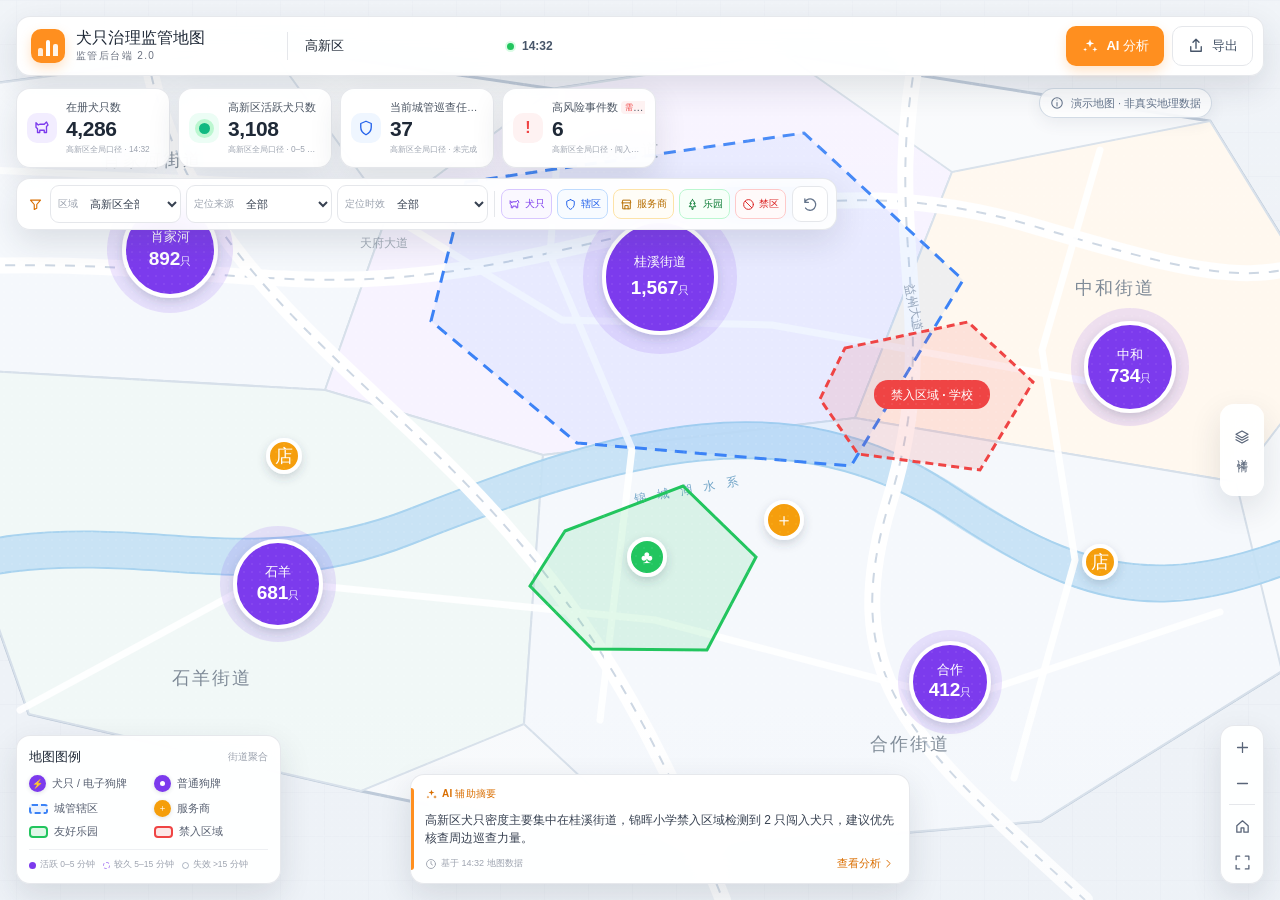
==== 01_项目PRD及开发/02_监管后台端一期原型_v2.0.html @ 6d99b648 "feat: add regulator map prototype v2.0" ====
<!DOCTYPE html>
<html lang="zh-CN">
<head>
  <meta charset="UTF-8">
  <meta name="viewport" content="width=device-width, initial-scale=1.0">
  <meta name="description" content="监管后台端 2.0——面向领导的犬只治理单页地图决策原型">
  <title>犬只治理监管地图｜监管后台端 2.0</title>
  <link rel="stylesheet" href="02_监管后台端一期原型_v2.0_assets/styles.css">
  <script defer src="02_监管后台端一期原型_v2.0_assets/app.js"></script>
</head>
<body>
  <svg class="icon-sprite" aria-hidden="true">
    <symbol id="i-spark" viewBox="0 0 24 24"><path d="M12 3l1.4 4.1L17.5 8.5l-4.1 1.4L12 14l-1.4-4.1L6.5 8.5l4.1-1.4L12 3zM18.5 13l.9 2.6 2.6.9-2.6.9-.9 2.6-.9-2.6-2.6-.9 2.6-.9.9-2.6zM5.5 14l.7 2 2 .7-2 .7-.7 2-.7-2-2-.7 2-.7.7-2z"/></symbol>
    <symbol id="i-export" viewBox="0 0 24 24"><path d="M12 3v12m0-12 4 4m-4-4L8 7M5 13v6h14v-6"/></symbol>
    <symbol id="i-chevron" viewBox="0 0 24 24"><path d="m9 6 6 6-6 6"/></symbol>
    <symbol id="i-close" viewBox="0 0 24 24"><path d="m6 6 12 12M18 6 6 18"/></symbol>
    <symbol id="i-plus" viewBox="0 0 24 24"><path d="M12 5v14M5 12h14"/></symbol>
    <symbol id="i-minus" viewBox="0 0 24 24"><path d="M5 12h14"/></symbol>
    <symbol id="i-home" viewBox="0 0 24 24"><path d="m4 11 8-7 8 7v9h-6v-6h-4v6H4v-9z"/></symbol>
    <symbol id="i-fullscreen" viewBox="0 0 24 24"><path d="M8 3H3v5M16 3h5v5M8 21H3v-5m13 5h5v-5"/></symbol>
    <symbol id="i-layer" viewBox="0 0 24 24"><path d="m12 3 9 5-9 5-9-5 9-5zM3 12l9 5 9-5M3 16l9 5 9-5"/></symbol>
    <symbol id="i-filter" viewBox="0 0 24 24"><path d="M4 5h16l-6 7v6l-4 2v-8L4 5z"/></symbol>
    <symbol id="i-reset" viewBox="0 0 24 24"><path d="M4 9a8 8 0 1 1 1 8m-1-8V4m0 5h5"/></symbol>
    <symbol id="i-dog" viewBox="0 0 24 24"><path d="M7 8 4 5v6l2 2v5h3v-3h6v3h3v-8l2-2-2-4-3 3H9L7 8z"/></symbol>
    <symbol id="i-shield" viewBox="0 0 24 24"><path d="M12 3 5 6v5c0 4.6 2.9 8 7 10 4.1-2 7-5.4 7-10V6l-7-3z"/></symbol>
    <symbol id="i-store" viewBox="0 0 24 24"><path d="M4 9h16l-1-5H5L4 9zm1 0v11h14V9M9 20v-6h6v6"/></symbol>
    <symbol id="i-tree" viewBox="0 0 24 24"><path d="m12 3-5 7h3l-4 6h5v5h2v-5h5l-4-6h3l-5-7z"/></symbol>
    <symbol id="i-ban" viewBox="0 0 24 24"><circle cx="12" cy="12" r="9"/><path d="m6 6 12 12"/></symbol>
    <symbol id="i-clock" viewBox="0 0 24 24"><circle cx="12" cy="12" r="9"/><path d="M12 7v5l3 2"/></symbol>
    <symbol id="i-back" viewBox="0 0 24 24"><path d="m15 18-6-6 6-6"/></symbol>
    <symbol id="i-info" viewBox="0 0 24 24"><circle cx="12" cy="12" r="9"/><path d="M12 11v6M12 7h.01"/></symbol>
    <symbol id="i-check" viewBox="0 0 24 24"><path d="m5 12 4 4L19 6"/></symbol>
    <symbol id="i-image" viewBox="0 0 24 24"><rect x="3" y="4" width="18" height="16" rx="2"/><circle cx="9" cy="9" r="2"/><path d="m4 17 5-5 4 4 3-3 4 4"/></symbol>
    <symbol id="i-file" viewBox="0 0 24 24"><path d="M6 3h8l4 4v14H6V3zM14 3v5h5M9 13h6M9 17h6"/></symbol>
  </svg>

  <main class="app-shell" id="app-shell">
    <section class="map-stage" id="map-stage" aria-label="高新区犬只治理演示地图">
      <svg id="map-art" class="map-art" xmlns="http://www.w3.org/2000/svg" viewBox="0 0 1600 900" preserveAspectRatio="xMidYMid slice" role="img" aria-labelledby="map-title map-desc">
        <title id="map-title">高新区犬只治理演示地图</title>
        <desc id="map-desc">浅色演示地图，展示街道犬只聚合、城管辖区、服务商、宠物友好乐园和犬只禁入区域。</desc>
        <style>
          .map-bg{fill:#eef2f7}.map-grid{fill:url(#minor-grid);opacity:.55}.district{fill:#f8fafc;stroke:#b9c6d6;stroke-width:3}.street-area{stroke:#d7e0ea;stroke-width:2}.street-a{fill:#f7f3ff}.street-b{fill:#f5f8fc}.street-c{fill:#fff8ef}.street-d{fill:#f1f8f7}.road-major{fill:none;stroke:#fff;stroke-width:16;stroke-linecap:round;opacity:.98}.road-line{fill:none;stroke:#cdd7e3;stroke-width:2;stroke-dasharray:10 10}.road-minor{fill:none;stroke:#fff;stroke-width:7;stroke-linecap:round;opacity:.95}.river{fill:none;stroke:#c5e2f6;stroke-width:34;stroke-linecap:round;opacity:.9}.river-edge{fill:none;stroke:#a9d3ef;stroke-width:2}.map-label{font:600 18px 'Microsoft YaHei UI',sans-serif;fill:#7d8996;letter-spacing:2px}.road-label{font:500 12px 'Microsoft YaHei UI',sans-serif;fill:#a0aab6}.water-label{font:500 12px 'Microsoft YaHei UI',sans-serif;fill:#72a5c8;letter-spacing:4px}.cluster-halo{fill:#7c3aed;opacity:.13}.cluster-core{fill:#7c3aed;stroke:#fff;stroke-width:4;filter:url(#shadow)}.cluster-name{font:600 13px 'Microsoft YaHei UI',sans-serif;fill:#fff;text-anchor:middle}.cluster-count{font:700 19px 'Microsoft YaHei UI',sans-serif;fill:#fff;text-anchor:middle}.cluster-unit{font:500 11px 'Microsoft YaHei UI',sans-serif;fill:#ede9fe}.map-object{cursor:pointer;outline:none}.map-object:hover .cluster-core,.map-object:focus .cluster-core{stroke:#ff8f1f;stroke-width:6}.jurisdiction-shape{fill:#3b82f6;fill-opacity:.08;stroke:#3b82f6;stroke-width:3;stroke-dasharray:12 8}.jurisdiction-tag{fill:#3b82f6}.area-tag-text{font:600 12px 'Microsoft YaHei UI',sans-serif;fill:#fff;text-anchor:middle}.restricted-shape{fill:#ef4444;fill-opacity:.12;stroke:#ef4444;stroke-width:3;stroke-dasharray:8 5}.friendly-shape{fill:#22c55e;fill-opacity:.13;stroke:#22c55e;stroke-width:3}.provider-pin{fill:#f59e0b;stroke:#fff;stroke-width:4;filter:url(#shadow)}.friendly-pin{fill:#22c55e;stroke:#fff;stroke-width:4;filter:url(#shadow)}.pin-glyph{font:700 18px 'Microsoft YaHei UI',sans-serif;fill:#fff;text-anchor:middle;dominant-baseline:central}.dog-pin{fill:#7c3aed;stroke:#fff;stroke-width:4;filter:url(#shadow)}.dog-pin.stale{opacity:.65;stroke-dasharray:5 3}.dog-pin.expired{opacity:.35;stroke:#6b7280}.risk-ring{fill:none;stroke:#ef4444;stroke-width:5}.dog-glyph{font:700 15px 'Microsoft YaHei UI',sans-serif;fill:#fff;text-anchor:middle;dominant-baseline:central}.phone-count{font:700 14px 'Microsoft YaHei UI',sans-serif;fill:#fff;text-anchor:middle;dominant-baseline:central}.point-label-bg{fill:#fff;fill-opacity:.95;stroke:#e2e8f0}.point-label{font:600 12px 'Microsoft YaHei UI',sans-serif;fill:#475569;text-anchor:middle}.select-ring{fill:none;stroke:#ff8f1f;stroke-width:4;opacity:0}.is-selected .select-ring{opacity:1}.community-boundary{fill:#fff;fill-opacity:.17;stroke:#9ca3af;stroke-width:2;stroke-dasharray:7 7}
        </style>
        <defs>
          <pattern id="minor-grid" width="44" height="44" patternUnits="userSpaceOnUse"><path d="M44 0H0V44" fill="none" stroke="#dfe6ee" stroke-width="1"/></pattern>
          <filter id="shadow" x="-50%" y="-50%" width="200%" height="200%"><feDropShadow dx="0" dy="4" stdDeviation="5" flood-color="#334155" flood-opacity=".2"/></filter>
        </defs>
        <rect class="map-bg" width="1600" height="900"/>
        <rect class="map-grid" width="1600" height="900"/>
        <path class="district" d="M128 87 429 47 714 89 944 54 1370 121 1505 340 1442 671 1201 821 822 853 521 791 189 714 86 421Z"/>
        <path class="street-area street-b" d="M128 87 429 47 548 212 485 390 111 369 86 240Z"/>
        <path class="street-area street-a" d="M548 212 714 89 944 54 1112 172 1015 418 703 455 485 390Z"/>
        <path class="street-area street-c" d="M1112 172 1370 121 1505 340 1396 482 1015 418Z"/>
        <path class="street-area street-d" d="M111 369 485 390 703 455 684 724 521 791 189 714 86 421Z"/>
        <path class="street-area street-b" d="M703 455 1015 418 1396 482 1442 671 1201 821 822 853 684 724Z"/>

        <path class="river" d="M-20 615 C250 480 360 610 572 526 S950 395 1112 503 1360 620 1620 470"/>
        <path class="river-edge" d="M-20 597 C250 462 360 592 572 508 S950 377 1112 485 1360 602 1620 452"/>
        <path class="river-edge" d="M-20 633 C250 498 360 628 572 544 S950 413 1112 521 1360 638 1620 488"/>
        <path class="road-major" d="M65 270 C320 250 425 300 620 270 S970 160 1190 225 1430 290 1570 220"/>
        <path class="road-line" d="M65 270 C320 250 425 300 620 270 S970 160 1190 225 1430 290 1570 220"/>
        <path class="road-major" d="M304 35 C330 225 460 323 590 448 S800 690 883 900"/>
        <path class="road-line" d="M304 35 C330 225 460 323 590 448 S800 690 883 900"/>
        <path class="road-major" d="M1080 38 C1038 238 1105 320 1050 500 S1070 740 1245 900"/>
        <path class="road-line" d="M1080 38 C1038 238 1105 320 1050 500 S1070 740 1245 900"/>
        <path class="road-minor" d="M126 169 500 185 722 320 932 325 1308 392"/>
        <path class="road-minor" d="M180 710 420 580 815 620 1118 700 1380 612"/>
        <path class="road-minor" d="M722 93 710 255 792 449 760 720"/>
        <path class="road-minor" d="M1260 150 1202 350 1235 560 1174 778"/>
        <text class="road-label" x="520" y="247">天府大道</text>
        <text class="road-label" x="1065" y="285" transform="rotate(78 1065 285)">益州大道</text>
        <text class="road-label" x="420" y="610" transform="rotate(-22 420 610)">绕城高速</text>
        <text class="water-label" x="795" y="503" transform="rotate(-10 795 503)">锦 城 湖 水 系</text>
        <text class="map-label" x="263" y="166">肖家河街道</text>
        <text class="map-label" x="741" y="156">桂溪街道</text>
        <text class="map-label" x="1235" y="294">中和街道</text>
        <text class="map-label" x="332" y="684">石羊街道</text>
        <text class="map-label" x="1030" y="750">合作街道</text>

        <g id="layer-jurisdiction" data-layer-group="jurisdiction">
          <g class="map-object" tabindex="0" role="button" aria-label="查看锦城执法辖区详情" data-detail="jurisdiction" transform="translate(1 5)">
            <path class="jurisdiction-shape" d="M625 177 963 128 1122 275 1010 461 736 438 590 316Z"/>
            <rect class="jurisdiction-tag" x="874" y="182" width="112" height="31" rx="15"/>
            <text class="area-tag-text" x="930" y="202">锦城辖区 · 46人</text>
          </g>
        </g>

        <g id="layer-restricted" data-layer-group="restricted">
          <g class="map-object" tabindex="0" role="button" aria-label="查看锦晖小学禁入区域详情" data-detail="restricted">
            <path class="restricted-shape" d="M1005 348 1128 322 1193 382 1140 470 1018 454 980 399Z"/>
            <rect x="1034" y="380" width="116" height="29" rx="14" fill="#ef4444"/>
            <text class="area-tag-text" x="1092" y="399">禁入区域 · 学校</text>
          </g>
        </g>

        <g id="layer-friendly" data-layer-group="friendly">
          <g class="map-object" tabindex="0" role="button" aria-label="查看锦城湖宠物友好乐园详情" data-detail="friendly">
            <path class="friendly-shape" d="M725 531 843 486 916 557 867 650 752 649 690 586Z"/>
            <circle class="friendly-pin" cx="807" cy="557" r="18"/>
            <text class="pin-glyph" x="807" y="557">♣</text>
          </g>
        </g>

        <g id="layer-provider" data-layer-group="provider">
          <g class="map-object" tabindex="0" role="button" aria-label="查看康桥宠物医院详情" data-detail="provider" transform="translate(944 520)">
            <circle class="provider-pin" r="18"/><text class="pin-glyph" y="0">＋</text>
          </g>
          <g class="map-object" tabindex="0" role="button" aria-label="查看爪爪护理服务商详情" data-detail="provider" transform="translate(1260 562)">
            <circle class="provider-pin" r="16"/><text class="pin-glyph" y="0">店</text>
          </g>
          <g class="map-object" tabindex="0" role="button" aria-label="查看旺家宠物商品服务商详情" data-detail="provider" transform="translate(444 456)">
            <circle class="provider-pin" r="16"/><text class="pin-glyph" y="0">店</text>
          </g>
        </g>

        <g id="district-clusters" data-level-group="district">
          <g class="map-object cluster" tabindex="0" role="button" aria-label="进入肖家河街道，892只犬" data-region="肖家河街道" data-count="892" data-viewbox="70 25 720 580" transform="translate(330 250)">
            <circle class="cluster-halo" r="63"/><circle class="cluster-core" r="46"/>
            <text class="cluster-name" y="-9">肖家河</text><text class="cluster-count" y="15">892<tspan class="cluster-unit">只</tspan></text>
          </g>
          <g class="map-object cluster" tabindex="0" role="button" aria-label="进入桂溪街道，1567只犬" data-region="桂溪街道" data-count="1567" data-viewbox="560 45 730 600" transform="translate(820 277)">
            <circle class="cluster-halo" r="77"/><circle class="cluster-core" r="56"/>
            <text class="cluster-name" y="-11">桂溪街道</text><text class="cluster-count" y="17">1,567<tspan class="cluster-unit">只</tspan></text>
          </g>
          <g class="map-object cluster" tabindex="0" role="button" aria-label="进入中和街道，734只犬" data-region="中和街道" data-count="734" data-viewbox="920 110 630 590" transform="translate(1290 367)">
            <circle class="cluster-halo" r="59"/><circle class="cluster-core" r="44"/>
            <text class="cluster-name" y="-8">中和</text><text class="cluster-count" y="15">734<tspan class="cluster-unit">只</tspan></text>
          </g>
          <g class="map-object cluster" tabindex="0" role="button" aria-label="进入石羊街道，681只犬" data-region="石羊街道" data-count="681" data-viewbox="80 300 740 580" transform="translate(438 584)">
            <circle class="cluster-halo" r="58"/><circle class="cluster-core" r="43"/>
            <text class="cluster-name" y="-8">石羊</text><text class="cluster-count" y="15">681<tspan class="cluster-unit">只</tspan></text>
          </g>
          <g class="map-object cluster" tabindex="0" role="button" aria-label="进入合作街道，412只犬" data-region="合作街道" data-count="412" data-viewbox="700 320 750 560" transform="translate(1110 682)">
            <circle class="cluster-halo" r="52"/><circle class="cluster-core" r="39"/>
            <text class="cluster-name" y="-8">合作</text><text class="cluster-count" y="14">412<tspan class="cluster-unit">只</tspan></text>
          </g>
        </g>

        <g id="street-clusters" data-level-group="street" style="display:none">
          <path class="community-boundary" d="M645 148 806 103 925 191 878 333 715 350 608 260Z"/>
          <path class="community-boundary" d="M878 333 1014 214 1138 304 1108 446 982 483Z"/>
          <path class="community-boundary" d="M715 350 878 333 982 483 858 590 687 521Z"/>
          <g class="map-object cluster" tabindex="0" role="button" aria-label="进入交子公园社区，386只犬" data-region="交子公园社区" data-count="386" data-viewbox="650 175 520 430" transform="translate(824 285)">
            <circle class="cluster-halo" r="55"/><circle class="cluster-core" r="41"/>
            <text class="cluster-name" y="-8">交子公园</text><text class="cluster-count" y="15">386<tspan class="cluster-unit">只</tspan></text>
          </g>
          <g class="map-object cluster" tabindex="0" role="button" aria-label="进入锦城社区，302只犬" data-region="锦城社区" data-count="302" data-viewbox="820 230 480 410" transform="translate(1030 367)">
            <circle class="cluster-halo" r="52"/><circle class="cluster-core" r="39"/>
            <text class="cluster-name" y="-8">锦城社区</text><text class="cluster-count" y="14">302<tspan class="cluster-unit">只</tspan></text>
          </g>
          <g class="map-object cluster" tabindex="0" role="button" aria-label="进入益州社区，251只犬" data-region="益州社区" data-count="251" data-viewbox="580 300 480 420" transform="translate(806 480)">
            <circle class="cluster-halo" r="49"/><circle class="cluster-core" r="37"/>
            <text class="cluster-name" y="-8">益州社区</text><text class="cluster-count" y="14">251<tspan class="cluster-unit">只</tspan></text>
          </g>
        </g>

        <g id="community-points" data-level-group="community" data-layer-group="dog" style="display:none">
          <g class="map-object dog-object" tabindex="0" role="button" aria-label="查看电子狗牌犬只年糕详情" data-detail="dog-electronic" data-source="electronic" data-freshness="active" transform="translate(782 307)">
            <circle class="select-ring" r="25"/><circle class="dog-pin" r="16"/><text class="dog-glyph" y="0">⚡</text>
          </g>
          <g class="map-object dog-object" tabindex="0" role="button" aria-label="查看普通狗牌犬只桃子详情" data-detail="dog-phone" data-source="phone" data-freshness="stale" transform="translate(896 371)">
            <circle class="select-ring" r="25"/><circle class="dog-pin stale" r="16"/><text class="dog-glyph" y="0">•</text>
          </g>
          <g class="map-object dog-object" tabindex="0" role="button" aria-label="查看高风险犬只豆包详情" data-detail="dog-risk" data-source="electronic" data-freshness="active" transform="translate(1053 397)">
            <circle class="select-ring" r="27"/><circle class="risk-ring" r="22"/><circle class="dog-pin" r="15"/><text class="dog-glyph" y="0">⚡</text>
          </g>
          <g class="map-object dog-object" tabindex="0" role="button" aria-label="查看失效定位犬只可乐详情" data-detail="dog-expired" data-source="phone" data-freshness="expired" transform="translate(998 491)">
            <circle class="select-ring" r="25"/><circle class="dog-pin expired" r="16"/><text class="dog-glyph" y="0">•</text>
          </g>
          <g class="map-object dog-object" tabindex="0" role="button" aria-label="查看多犬共用手机定位，关联3只犬" data-detail="multi-dog" data-source="phone" data-freshness="active" transform="translate(842 462)">
            <circle class="select-ring" r="27"/><circle class="dog-pin" r="19"/><text class="phone-count" y="0">3</text>
          </g>
          <g class="map-object dog-object" tabindex="0" role="button" aria-label="查看电子狗牌犬只摩卡详情" data-detail="dog-electronic" data-source="electronic" data-freshness="active" transform="translate(738 421)">
            <circle class="select-ring" r="25"/><circle class="dog-pin" r="16"/><text class="dog-glyph" y="0">⚡</text>
          </g>
          <g class="map-object dog-object" tabindex="0" role="button" aria-label="查看普通狗牌犬只团子详情" data-detail="dog-phone" data-source="phone" data-freshness="active" transform="translate(934 281)">
            <circle class="select-ring" r="25"/><circle class="dog-pin" r="16"/><text class="dog-glyph" y="0">•</text>
          </g>
        </g>
      </svg>
      <div class="map-grain" aria-hidden="true"></div>
      <div class="demo-badge"><svg class="icon"><use href="#i-info"/></svg>演示地图 · 非真实地理数据</div>
      <div class="map-empty" id="map-empty" hidden>
        <span class="empty-icon"><svg class="icon"><use href="#i-filter"/></svg></span>
        <strong>当前条件下暂无数据</strong>
        <span>调整定位来源或时效后再查看</span>
        <button type="button" class="text-button" data-action="reset">重置筛选</button>
      </div>
    </section>

    <header class="toolbar panel" aria-label="产品工具栏">
      <div class="brand-block">
        <span class="brand-mark" aria-hidden="true"><span></span><span></span><span></span></span>
        <div><strong>犬只治理监管地图</strong><small>监管后台端 2.0</small></div>
      </div>
      <span class="toolbar-divider" aria-hidden="true"></span>
      <nav class="breadcrumb" aria-label="当前地图层级">
        <button type="button" class="crumb is-current" data-level-index="0">高新区</button>
        <span class="crumb-separator" hidden><svg class="icon"><use href="#i-chevron"/></svg></span>
        <button type="button" class="crumb" data-level-index="1" hidden></button>
        <span class="crumb-separator" hidden><svg class="icon"><use href="#i-chevron"/></svg></span>
        <button type="button" class="crumb" data-level-index="2" hidden></button>
      </nav>
      <div class="data-time"><span class="live-dot"></span><span>数据更新</span><strong>14:32</strong></div>
      <div class="toolbar-actions">
        <button type="button" class="button primary" data-action="ai"><svg class="icon"><use href="#i-spark"/></svg>AI 分析</button>
        <div class="export-wrap">
          <button type="button" class="button secondary" id="export-trigger" aria-expanded="false"><svg class="icon"><use href="#i-export"/></svg>导出</button>
          <div class="export-menu panel" id="export-menu" hidden>
            <button type="button" data-export="image"><span class="menu-icon"><svg class="icon"><use href="#i-image"/></svg></span><span><strong>当前地图图片</strong><small>包含图例、筛选与数据时间</small></span></button>
            <button type="button" data-export="pdf"><span class="menu-icon"><svg class="icon"><use href="#i-file"/></svg></span><span><strong>PDF 决策快照</strong><small>当前地图状态与 AI 结论</small></span></button>
          </div>
        </div>
      </div>
    </header>

    <section class="kpi-row" aria-label="高新区全局指标">
      <article class="kpi-card panel"><span class="kpi-icon dog"><svg class="icon"><use href="#i-dog"/></svg></span><div><span>在册犬只数</span><strong>4,286</strong><small>高新区全局口径 · 14:32</small></div></article>
      <article class="kpi-card panel"><span class="kpi-icon active"><span class="pulse-dot"></span></span><div><span>高新区活跃犬只数</span><strong>3,108</strong><small>高新区全局口径 · 0–5 分钟</small></div></article>
      <article class="kpi-card panel"><span class="kpi-icon task"><svg class="icon"><use href="#i-shield"/></svg></span><div><span>当前城管巡查任务数</span><strong>37</strong><small>高新区全局口径 · 未完成</small></div></article>
      <article class="kpi-card panel"><span class="kpi-icon risk">!</span><div><span>高风险事件数 <em>需关注</em></span><strong>6</strong><small>高新区全局口径 · 闯入禁区</small></div></article>
    </section>

    <section class="filter-bar panel" aria-label="地图筛选">
      <div class="filter-title"><svg class="icon"><use href="#i-filter"/></svg><span>筛选</span></div>
      <label class="select-control"><span>区域</span><select id="region-filter"><option value="all">高新区全部</option><option value="桂溪街道">桂溪街道</option><option value="肖家河街道">肖家河街道</option><option value="中和街道">中和街道</option><option value="石羊街道">石羊街道</option></select></label>
      <label class="select-control"><span>定位来源</span><select id="source-filter"><option value="all">全部</option><option value="electronic">电子狗牌</option><option value="phone">手机定位</option></select></label>
      <label class="select-control"><span>定位时效</span><select id="freshness-filter"><option value="all">全部</option><option value="active">活跃定位</option><option value="stale">较久未更新</option><option value="expired">定位失效</option></select></label>
      <span class="filter-separator" aria-hidden="true"></span>
      <div class="layer-control">
        <span>图层</span>
        <button type="button" class="layer-chip dog is-on" data-layer="dog" aria-pressed="true"><svg class="icon"><use href="#i-dog"/></svg>犬只</button>
        <button type="button" class="layer-chip jurisdiction is-on" data-layer="jurisdiction" aria-pressed="true"><svg class="icon"><use href="#i-shield"/></svg>辖区</button>
        <button type="button" class="layer-chip provider is-on" data-layer="provider" aria-pressed="true"><svg class="icon"><use href="#i-store"/></svg>服务商</button>
        <button type="button" class="layer-chip friendly is-on" data-layer="friendly" aria-pressed="true"><svg class="icon"><use href="#i-tree"/></svg>乐园</button>
        <button type="button" class="layer-chip restricted is-on" data-layer="restricted" aria-pressed="true"><svg class="icon"><use href="#i-ban"/></svg>禁区</button>
      </div>
      <button type="button" class="icon-button reset-button" data-action="reset" aria-label="重置筛选" title="重置筛选"><svg class="icon"><use href="#i-reset"/></svg></button>
    </section>

    <section class="legend panel" id="legend" aria-label="地图图例">
      <div class="legend-head"><strong>地图图例</strong><span id="visible-summary">街道聚合</span></div>
      <div class="legend-grid">
        <span data-legend="dog"><i class="legend-mark dog">⚡</i>犬只 / 电子狗牌</span>
        <span data-legend="dog"><i class="legend-mark dog plain"></i>普通狗牌</span>
        <span data-legend="jurisdiction"><i class="legend-line blue"></i>城管辖区</span>
        <span data-legend="provider"><i class="legend-mark yellow">＋</i>服务商</span>
        <span data-legend="friendly"><i class="legend-area green"></i>友好乐园</span>
        <span data-legend="restricted"><i class="legend-area red"></i>禁入区域</span>
      </div>
      <div class="freshness-key"><span><i class="status active"></i>活跃 0–5 分钟</span><span><i class="status stale"></i>较久 5–15 分钟</span><span><i class="status expired"></i>失效 &gt;15 分钟</span></div>
    </section>

    <aside class="ai-summary panel" aria-label="AI 辅助摘要">
      <span class="ai-badge"><svg class="icon"><use href="#i-spark"/></svg>AI 辅助摘要</span>
      <p id="ai-summary-text">犬只密度主要集中在桂溪街道，锦晖小学禁入区域检测到 2 只闯入犬只，建议优先核查周边巡查力量。</p>
      <div><span><svg class="icon"><use href="#i-clock"/></svg>基于 14:32 地图数据</span><button type="button" data-action="ai">查看分析<svg class="icon"><use href="#i-chevron"/></svg></button></div>
    </aside>

    <div class="map-controls panel" aria-label="地图控件">
      <button type="button" data-map-control="zoom-in" aria-label="放大地图" title="放大"><svg class="icon"><use href="#i-plus"/></svg></button>
      <button type="button" data-map-control="zoom-out" aria-label="缩小地图" title="缩小"><svg class="icon"><use href="#i-minus"/></svg></button>
      <span></span>
      <button type="button" data-map-control="home" aria-label="返回高新区总览" title="返回总览"><svg class="icon"><use href="#i-home"/></svg></button>
      <button type="button" data-map-control="fullscreen" aria-label="全屏查看地图" title="全屏"><svg class="icon"><use href="#i-fullscreen"/></svg></button>
    </div>

    <button type="button" class="detail-handle panel" id="detail-handle" aria-expanded="false" aria-controls="detail-panel">
      <svg class="icon"><use href="#i-layer"/></svg><span>详情</span><svg class="icon chevron"><use href="#i-back"/></svg>
    </button>

    <aside class="detail-panel panel" id="detail-panel" aria-hidden="true" aria-labelledby="detail-title">
      <header class="detail-header">
        <div><span class="eyebrow" id="detail-eyebrow">区域总览</span><h2 id="detail-title" tabindex="-1">高新区</h2><p id="detail-subtitle">高新区 · 全局总览</p></div>
        <button type="button" class="icon-button" data-action="close-detail" aria-label="收起详情"><svg class="icon"><use href="#i-close"/></svg></button>
      </header>
      <div class="detail-scroll" id="detail-content"></div>
    </aside>

    <div class="toast" id="toast" role="status" aria-live="polite" hidden><svg class="icon"><use href="#i-check"/></svg><span></span></div>
    <div class="print-report" id="print-report" aria-hidden="true"></div>
  </main>

  <noscript>此原型需要启用 JavaScript 以演示地图下钻、筛选、详情、AI 与导出交互。</noscript>
</body>
</html>
---- 01_项目PRD及开发/02_监管后台端一期原型_v2.0_assets/styles.css ----
:root {
  --brand: #ff8f1f;
  --brand-deep: #d96e00;
  --brand-soft: #fff4e8;
  --dog: #7c3aed;
  --jurisdiction: #3b82f6;
  --provider: #f59e0b;
  --friendly: #22c55e;
  --restricted: #ef4444;
  --text: #1f2937;
  --text-secondary: #6b7280;
  --text-muted: #9ca3af;
  --border: #e5e7eb;
  --panel: rgba(255, 255, 255, 0.94);
  --shadow: 0 12px 32px rgba(31, 41, 55, 0.12);
  --strong-shadow: 0 20px 48px rgba(31, 41, 55, 0.16);
  --radius: 14px;
  --safe: 20px;
  --detail-width: 420px;
  font-family: "Noto Sans SC", "Microsoft YaHei UI", "Microsoft YaHei", Arial, sans-serif;
  color: var(--text);
  background: #eef2f7;
  font-synthesis: none;
}

* { box-sizing: border-box; }

html,
body {
  width: 100%;
  height: 100%;
  margin: 0;
  overflow: hidden;
}

body {
  min-width: 1440px;
  min-height: 720px;
  background: #eef2f7;
  -webkit-font-smoothing: antialiased;
}

button,
select { font: inherit; }

button { color: inherit; }

button:focus-visible,
select:focus-visible,
[tabindex="0"]:focus-visible {
  outline: 3px solid rgba(255, 143, 31, 0.48);
  outline-offset: 2px;
}

button,
select { -webkit-tap-highlight-color: transparent; }

.icon-sprite {
  position: absolute;
  width: 0;
  height: 0;
  overflow: hidden;
}

.icon {
  width: 18px;
  height: 18px;
  display: inline-block;
  flex: 0 0 auto;
  fill: none;
  stroke: currentColor;
  stroke-width: 1.8;
  stroke-linecap: round;
  stroke-linejoin: round;
}

.icon use[href="#i-spark"] { fill: currentColor; stroke: none; }

.app-shell {
  position: relative;
  width: 100vw;
  height: 100vh;
  isolation: isolate;
  overflow: hidden;
}

.panel {
  background: var(--panel);
  border: 1px solid rgba(229, 231, 235, 0.94);
  border-radius: var(--radius);
  box-shadow: var(--shadow);
  backdrop-filter: blur(12px);
  -webkit-backdrop-filter: blur(12px);
}

.map-stage {
  position: absolute;
  inset: 0;
  overflow: hidden;
  background: #eef2f7;
}

.map-stage::after {
  content: "";
  position: absolute;
  inset: 0;
  pointer-events: none;
  background: linear-gradient(180deg, rgba(255,255,255,.16), transparent 30%, transparent 78%, rgba(235,241,247,.2));
}

.map-art {
  display: block;
  width: 100%;
  height: 100%;
  transform-origin: center;
}

.map-art.is-transitioning { filter: saturate(.94); }

.map-grain {
  position: absolute;
  inset: 0;
  pointer-events: none;
  opacity: .22;
  background-image: radial-gradient(circle at center, rgba(255,255,255,.8) 0 1px, transparent 1.5px);
  background-size: 8px 8px;
  mix-blend-mode: soft-light;
}

.demo-badge {
  position: absolute;
  right: 78px;
  top: 92px;
  z-index: 4;
  display: flex;
  align-items: center;
  gap: 7px;
  padding: 7px 10px;
  color: #64748b;
  background: rgba(255,255,255,.72);
  border: 1px solid rgba(203,213,225,.86);
  border-radius: 999px;
  font-size: 11px;
  line-height: 1;
  box-shadow: 0 5px 16px rgba(51,65,85,.08);
  backdrop-filter: blur(8px);
}

.demo-badge .icon { width: 14px; height: 14px; }

.map-empty {
  position: absolute;
  z-index: 5;
  left: 50%;
  top: 52%;
  transform: translate(-50%, -50%);
  width: 260px;
  padding: 24px;
  display: flex;
  flex-direction: column;
  align-items: center;
  gap: 8px;
  text-align: center;
  background: rgba(255,255,255,.94);
  border: 1px solid var(--border);
  border-radius: 16px;
  box-shadow: var(--strong-shadow);
}

.map-empty[hidden] { display: none; }
.map-empty .empty-icon { width: 42px; height: 42px; display: grid; place-items: center; color: var(--brand-deep); background: var(--brand-soft); border-radius: 12px; }
.map-empty .empty-icon .icon { width: 21px; height: 21px; }
.map-empty strong { margin-top: 4px; font-size: 15px; }
.map-empty > span:not(.empty-icon) { color: var(--text-secondary); font-size: 12px; }

.text-button {
  border: 0;
  padding: 5px 8px;
  color: var(--brand-deep);
  background: transparent;
  font-size: 13px;
  font-weight: 600;
  cursor: pointer;
}

.toolbar {
  position: absolute;
  z-index: 100;
  top: var(--safe);
  left: var(--safe);
  right: var(--safe);
  height: 60px;
  display: flex;
  align-items: center;
  gap: 16px;
  padding: 8px 10px 8px 14px;
  transition: right .2s ease;
}

.app-shell.detail-open .toolbar { right: calc(var(--safe) + var(--detail-width) + 12px); }

.brand-block {
  min-width: 270px;
  display: flex;
  align-items: center;
  gap: 11px;
}

.brand-mark {
  width: 34px;
  height: 34px;
  display: grid;
  grid-template-columns: repeat(3, 1fr);
  align-items: end;
  gap: 3px;
  padding: 7px;
  background: var(--brand);
  border-radius: 10px;
  box-shadow: 0 5px 12px rgba(255,143,31,.26);
}

.brand-mark span {
  display: block;
  background: #fff;
  border-radius: 2px 2px 0 0;
}
.brand-mark span:nth-child(1) { height: 8px; opacity: .82; }
.brand-mark span:nth-child(2) { height: 16px; }
.brand-mark span:nth-child(3) { height: 12px; opacity: .9; }

.brand-block > div { display: flex; flex-direction: column; gap: 2px; }
.brand-block strong { font-size: 17px; line-height: 1.15; letter-spacing: .2px; }
.brand-block small { color: var(--text-secondary); font-size: 10px; letter-spacing: 1.4px; }

.toolbar-divider { width: 1px; height: 28px; background: var(--border); }

.breadcrumb {
  display: flex;
  align-items: center;
  gap: 2px;
  min-width: 240px;
  max-width: 420px;
  overflow: hidden;
}

.crumb {
  max-width: 140px;
  padding: 7px 6px;
  overflow: hidden;
  border: 0;
  color: var(--text-secondary);
  background: transparent;
  border-radius: 7px;
  font-size: 13px;
  text-overflow: ellipsis;
  white-space: nowrap;
  cursor: pointer;
}
.crumb:hover { color: var(--brand-deep); background: var(--brand-soft); }
.crumb.is-current { color: var(--text); font-weight: 600; cursor: default; }
.crumb.is-current:hover { color: var(--text); background: transparent; }
.crumb-separator { display: inline-flex; color: #c3cad3; }
.crumb-separator[hidden], .crumb[hidden] { display: none; }
.crumb-separator .icon { width: 14px; height: 14px; }

.data-time {
  display: flex;
  align-items: center;
  gap: 6px;
  color: var(--text-secondary);
  font-size: 12px;
  white-space: nowrap;
}
.data-time strong { color: #475569; font-size: 12px; }
.live-dot { width: 7px; height: 7px; background: #22c55e; border: 2px solid #dcfce7; border-radius: 50%; box-sizing: content-box; }

.toolbar-actions { margin-left: auto; display: flex; align-items: center; gap: 8px; }

.button {
  height: 40px;
  display: inline-flex;
  align-items: center;
  justify-content: center;
  gap: 7px;
  padding: 0 14px;
  border: 1px solid transparent;
  border-radius: 10px;
  font-size: 13px;
  font-weight: 600;
  cursor: pointer;
  transition: background .16s ease, border-color .16s ease, transform .16s ease;
}
.button:active { transform: translateY(1px); }
.button.primary { color: #fff; background: var(--brand); box-shadow: 0 5px 12px rgba(255,143,31,.24); }
.button.primary:hover { background: var(--brand-deep); }
.button.secondary { color: #475569; background: #fff; border-color: var(--border); }
.button.secondary:hover { color: var(--brand-deep); border-color: #f4c18e; background: #fffaf5; }

.export-wrap { position: relative; }
.export-menu {
  position: absolute;
  top: calc(100% + 10px);
  right: 0;
  width: 268px;
  padding: 6px;
  z-index: 205;
  background: rgba(255,255,255,.98);
}
.export-menu[hidden] { display: none; }
.export-menu button {
  width: 100%;
  display: flex;
  align-items: center;
  gap: 10px;
  padding: 10px;
  border: 0;
  border-radius: 9px;
  text-align: left;
  background: transparent;
  cursor: pointer;
}
.export-menu button:hover { background: #f8fafc; }
.export-menu .menu-icon { width: 36px; height: 36px; display: grid; place-items: center; flex: 0 0 auto; color: var(--brand-deep); background: var(--brand-soft); border-radius: 9px; }
.export-menu button > span:last-child { display: flex; flex-direction: column; gap: 2px; }
.export-menu strong { font-size: 13px; }
.export-menu small { color: var(--text-secondary); font-size: 11px; font-weight: 400; }

.kpi-row {
  position: absolute;
  z-index: 100;
  top: 92px;
  left: var(--safe);
  display: grid;
  grid-template-columns: repeat(4, 182px);
  gap: 10px;
}

.kpi-card {
  height: 84px;
  display: flex;
  align-items: center;
  gap: 11px;
  padding: 12px;
  cursor: default;
  user-select: none;
}

.kpi-icon {
  width: 34px;
  height: 34px;
  display: grid;
  place-items: center;
  flex: 0 0 auto;
  border-radius: 10px;
  font-size: 16px;
  font-weight: 800;
}
.kpi-icon.dog { color: var(--dog); background: #f2edff; }
.kpi-icon.active { position: relative; background: #ecfdf5; }
.pulse-dot { width: 11px; height: 11px; background: #10b981; border: 4px solid #bbf7d0; border-radius: 50%; box-sizing: content-box; }
.kpi-icon.task { color: #2563eb; background: #eff6ff; }
.kpi-icon.risk { color: var(--restricted); background: #fef2f2; }
.kpi-card > div { min-width: 0; display: grid; grid-template-columns: 1fr auto; align-items: baseline; gap: 0 6px; }
.kpi-card span:not(.kpi-icon):not(.pulse-dot) { grid-column: 1 / -1; overflow: hidden; color: #4b5563; font-size: 12px; line-height: 1.2; text-overflow: ellipsis; white-space: nowrap; }
.kpi-card strong { margin-top: 4px; font-size: 23px; line-height: 1; letter-spacing: -.4px; }
.kpi-card small { grid-column: 1 / -1; margin-top: 6px; overflow: hidden; color: var(--text-muted); font-size: 9.5px; line-height: 1.15; text-overflow: ellipsis; white-space: nowrap; }
.kpi-card em { padding: 2px 4px; color: var(--restricted); background: #fef2f2; border-radius: 4px; font-size: 8px; font-style: normal; vertical-align: 1px; }

.filter-bar {
  position: absolute;
  z-index: 100;
  top: 188px;
  left: var(--safe);
  min-height: 52px;
  max-width: calc(100vw - 510px);
  display: flex;
  align-items: center;
  gap: 8px;
  padding: 6px 8px 6px 11px;
}

.filter-title { display: flex; align-items: center; gap: 5px; margin-right: 2px; color: #475569; font-size: 12px; font-weight: 600; }
.filter-title .icon { width: 15px; height: 15px; color: var(--brand-deep); }

.select-control {
  height: 38px;
  display: flex;
  align-items: center;
  gap: 6px;
  padding-left: 9px;
  border: 1px solid var(--border);
  border-radius: 9px;
  background: #fff;
}
.select-control > span { color: var(--text-muted); font-size: 10px; white-space: nowrap; }
.select-control select { height: 34px; max-width: 112px; padding: 0 25px 0 2px; border: 0; color: #374151; background: transparent; font-size: 12px; font-weight: 600; cursor: pointer; outline: none; }

.filter-separator { width: 1px; height: 26px; margin: 0 1px; background: var(--border); }
.layer-control { display: flex; align-items: center; gap: 5px; white-space: nowrap; }
.layer-control > span { margin: 0 2px; color: var(--text-muted); font-size: 10px; }
.layer-chip {
  height: 30px;
  display: inline-flex;
  align-items: center;
  gap: 4px;
  padding: 0 8px;
  border: 1px solid #e8ebef;
  border-radius: 8px;
  color: #7b8491;
  background: #f8fafc;
  font-size: 11px;
  cursor: pointer;
  transition: color .15s ease, background .15s ease, border-color .15s ease;
}
.layer-chip .icon { width: 13px; height: 13px; }
.layer-chip.is-on { font-weight: 600; background: #fff; }
.layer-chip.dog.is-on { color: var(--dog); border-color: #d8c7ff; background: #faf8ff; }
.layer-chip.jurisdiction.is-on { color: #2563eb; border-color: #bfdbfe; background: #f7fbff; }
.layer-chip.provider.is-on { color: #b76e00; border-color: #fde3a8; background: #fffdf7; }
.layer-chip.friendly.is-on { color: #15803d; border-color: #bbf7d0; background: #f7fff9; }
.layer-chip.restricted.is-on { color: #dc2626; border-color: #fecaca; background: #fffafa; }

.icon-button {
  width: 36px;
  height: 36px;
  display: grid;
  place-items: center;
  padding: 0;
  border: 1px solid var(--border);
  border-radius: 9px;
  color: #64748b;
  background: #fff;
  cursor: pointer;
}
.icon-button:hover { color: var(--brand-deep); border-color: #f5bd83; background: #fffaf5; }
.icon-button .icon { width: 17px; height: 17px; }
.reset-button { margin-left: 1px; }

.legend {
  position: absolute;
  z-index: 100;
  left: var(--safe);
  bottom: var(--safe);
  width: 278px;
  padding: 12px;
}
.legend-head { display: flex; align-items: center; justify-content: space-between; margin-bottom: 9px; }
.legend-head strong { font-size: 13px; }
.legend-head span { color: var(--text-muted); font-size: 10px; }
.legend-grid { display: grid; grid-template-columns: 1fr 1fr; gap: 8px 10px; }
.legend-grid > span { display: flex; align-items: center; gap: 6px; color: #596273; font-size: 10.5px; }
.legend-grid > span.is-off { display: none; }
.legend-mark { width: 17px; height: 17px; display: grid; place-items: center; flex: 0 0 auto; border-radius: 50%; color: #fff; font-size: 9px; font-style: normal; font-weight: 700; box-shadow: 0 1px 4px rgba(51,65,85,.16); }
.legend-mark.dog { background: var(--dog); }
.legend-mark.dog.plain::before { content: ""; width: 5px; height: 5px; background: #fff; border-radius: 50%; }
.legend-mark.yellow { background: var(--provider); }
.legend-line { width: 19px; height: 10px; border-radius: 3px; }
.legend-line.blue { border: 2px dashed var(--jurisdiction); background: rgba(59,130,246,.1); }
.legend-area { width: 19px; height: 12px; border-radius: 4px; }
.legend-area.green { border: 2px solid var(--friendly); background: rgba(34,197,94,.14); }
.legend-area.red { border: 2px solid var(--restricted); background: rgba(239,68,68,.13); }
.freshness-key { display: flex; gap: 8px; margin-top: 10px; padding-top: 9px; border-top: 1px solid #eef0f3; }
.freshness-key span { display: flex; align-items: center; gap: 4px; color: var(--text-muted); font-size: 8.5px; }
.status { width: 7px; height: 7px; border-radius: 50%; background: var(--dog); }
.status.stale { opacity: .62; border: 1px dashed var(--dog); background: transparent; }
.status.expired { opacity: .5; border: 1px solid #64748b; background: transparent; }

.ai-summary {
  position: absolute;
  z-index: 100;
  left: 50%;
  bottom: var(--safe);
  width: min(600px, 39vw);
  min-width: 470px;
  padding: 12px 14px;
  transform: translateX(-43%);
}
.ai-summary::before { content: ""; position: absolute; left: 0; top: 13px; bottom: 13px; width: 3px; background: var(--brand); border-radius: 0 3px 3px 0; }
.ai-badge { display: inline-flex; align-items: center; gap: 4px; color: var(--brand-deep); font-size: 10px; font-weight: 700; letter-spacing: .2px; }
.ai-badge .icon { width: 13px; height: 13px; }
.ai-summary p { margin: 6px 0 8px; overflow: hidden; color: #374151; font-size: 12px; line-height: 1.55; display: -webkit-box; -webkit-box-orient: vertical; -webkit-line-clamp: 2; }
.ai-summary > div { display: flex; align-items: center; justify-content: space-between; gap: 12px; }
.ai-summary > div > span { display: flex; align-items: center; gap: 4px; color: var(--text-muted); font-size: 9px; }
.ai-summary > div > span .icon { width: 12px; height: 12px; }
.ai-summary button { display: inline-flex; align-items: center; gap: 1px; padding: 0; border: 0; color: var(--brand-deep); background: transparent; font-size: 11px; font-weight: 700; cursor: pointer; }
.ai-summary button .icon { width: 13px; height: 13px; }

.map-controls {
  position: absolute;
  z-index: 100;
  right: var(--safe);
  bottom: var(--safe);
  width: 44px;
  padding: 4px;
  display: flex;
  flex-direction: column;
  gap: 2px;
  transition: right .2s ease;
}
.map-controls button { width: 34px; height: 34px; display: grid; place-items: center; padding: 0; border: 0; border-radius: 8px; color: #596579; background: transparent; cursor: pointer; }
.map-controls button:hover { color: var(--brand-deep); background: var(--brand-soft); }
.map-controls button .icon { width: 17px; height: 17px; }
.map-controls > span { height: 1px; margin: 2px 4px; background: var(--border); }
.app-shell.detail-open .map-controls { right: calc(var(--safe) + var(--detail-width) + 12px); }
.app-shell.detail-open .ai-summary { transform: translateX(-52%); }

.detail-handle {
  position: absolute;
  z-index: 110;
  right: var(--safe);
  top: 50%;
  width: 44px;
  height: 92px;
  padding: 8px 5px;
  display: flex;
  flex-direction: column;
  align-items: center;
  justify-content: center;
  gap: 5px;
  color: #596579;
  border: 0;
  transform: translateY(-50%);
  cursor: pointer;
  transition: opacity .15s ease, transform .2s ease;
}
.detail-handle:hover { color: var(--brand-deep); transform: translateY(-50%) translateX(-2px); }
.detail-handle span { font-size: 11px; font-weight: 600; writing-mode: vertical-rl; letter-spacing: 2px; }
.detail-handle .icon { width: 16px; height: 16px; }
.detail-handle .chevron { width: 13px; height: 13px; }
.app-shell.detail-open .detail-handle { opacity: 0; pointer-events: none; }

.detail-panel {
  position: absolute;
  z-index: 120;
  top: var(--safe);
  right: var(--safe);
  bottom: var(--safe);
  width: var(--detail-width);
  overflow: hidden;
  border-radius: 16px;
  background: rgba(255,255,255,.975);
  box-shadow: var(--strong-shadow);
  opacity: 0;
  pointer-events: none;
  transform: translateX(calc(100% + 30px));
  transition: transform .2s ease, opacity .18s ease;
}
.detail-panel[aria-hidden="false"] { opacity: 1; pointer-events: auto; transform: translateX(0); }
.detail-header {
  min-height: 94px;
  display: flex;
  justify-content: space-between;
  align-items: flex-start;
  gap: 12px;
  padding: 18px 18px 14px;
  border-bottom: 1px solid #edf0f3;
  background: linear-gradient(180deg, #fffaf5 0%, rgba(255,255,255,.96) 100%);
}
.detail-header > div { min-width: 0; }
.detail-header .eyebrow { color: var(--brand-deep); font-size: 10px; font-weight: 700; letter-spacing: .8px; }
.detail-header h2 { margin: 4px 0 3px; overflow: hidden; font-size: 20px; line-height: 1.25; text-overflow: ellipsis; white-space: nowrap; }
.detail-header p { margin: 0; color: var(--text-secondary); font-size: 11px; }
.detail-header .icon-button { flex: 0 0 auto; }
.detail-scroll { height: calc(100% - 94px); overflow-x: hidden; overflow-y: auto; padding: 16px 18px 24px; scrollbar-width: thin; scrollbar-color: #cbd5e1 transparent; }
.detail-scroll::-webkit-scrollbar { width: 6px; }
.detail-scroll::-webkit-scrollbar-thumb { background: #cbd5e1; border-radius: 999px; }

.detail-section { margin-bottom: 20px; }
.detail-section:last-child { margin-bottom: 0; }
.section-title { display: flex; align-items: center; gap: 6px; margin: 0 0 10px; color: #475569; font-size: 11px; font-weight: 700; letter-spacing: .35px; }
.section-title::before { content: ""; width: 3px; height: 12px; background: var(--brand); border-radius: 2px; }
.metric-grid { display: grid; grid-template-columns: 1fr 1fr; gap: 8px; }
.metric {
  min-height: 63px;
  padding: 10px 11px;
  border: 1px solid #edf0f3;
  border-radius: 10px;
  background: #fafbfc;
}
.metric span { display: block; color: var(--text-secondary); font-size: 10px; }
.metric strong { display: block; margin-top: 5px; font-size: 17px; line-height: 1.15; }
.metric small { margin-left: 3px; color: var(--text-muted); font-size: 9px; font-weight: 400; }
.metric.risk strong { color: var(--restricted); }
.detail-list { margin: 0; border-top: 1px solid #eef1f4; }
.detail-row { min-height: 48px; display: flex; align-items: center; justify-content: space-between; gap: 16px; padding: 10px 2px; border-bottom: 1px solid #eef1f4; }
.detail-row dt { flex: 0 0 auto; color: var(--text-secondary); font-size: 11px; }
.detail-row dd { min-width: 0; margin: 0; color: #374151; font-size: 12px; font-weight: 600; text-align: right; }
.detail-row dd.subtle { color: var(--text-secondary); font-weight: 400; }
.detail-row dd.risk-text { color: var(--restricted); }
.detail-row.three dd { display: flex; flex-wrap: wrap; justify-content: flex-end; gap: 4px 10px; }
.detail-row.three dd span:not(:last-child)::after { content: "·"; margin-left: 10px; color: #cbd5e1; }

.ai-callout { padding: 13px 14px; border: 1px solid #fed7aa; border-left: 3px solid var(--brand); border-radius: 10px; background: #fffaf5; }
.ai-callout > span { display: flex; align-items: center; gap: 5px; color: var(--brand-deep); font-size: 10px; font-weight: 700; }
.ai-callout > span .icon { width: 13px; height: 13px; }
.ai-callout p { margin: 7px 0 0; color: #4b5563; font-size: 12px; line-height: 1.7; }
.detail-time { display: flex; align-items: center; justify-content: space-between; margin-top: 14px; color: var(--text-muted); font-size: 10px; }
.detail-time span { display: flex; align-items: center; gap: 4px; }
.detail-time .icon { width: 12px; height: 12px; }
.detail-actions { display: flex; gap: 8px; margin-top: 14px; }
.detail-actions .button { flex: 1; }
.button.ghost { color: #4b5563; border-color: var(--border); background: #fff; box-shadow: none; }
.button.ghost:hover { color: var(--brand-deep); border-color: #f4c18e; background: #fffaf5; }

.dog-identity { display: flex; align-items: center; gap: 12px; margin-bottom: 14px; padding-bottom: 14px; border-bottom: 1px solid #eef1f4; }
.dog-avatar { width: 56px; height: 56px; display: grid; place-items: center; flex: 0 0 auto; overflow: hidden; color: #6d28d9; background: linear-gradient(145deg, #ede9fe, #ddd6fe); border: 3px solid #fff; border-radius: 16px; box-shadow: 0 3px 10px rgba(76,29,149,.15); font-size: 27px; }
.dog-identity h3 { margin: 0 0 5px; font-size: 18px; }
.dog-identity p { margin: 0; color: var(--text-secondary); font-size: 11px; }
.tag { display: inline-flex; align-items: center; gap: 4px; padding: 4px 7px; border-radius: 999px; font-size: 9px; font-weight: 600; }
.tag.purple { color: #6d28d9; background: #f1edff; }
.tag.green { color: #15803d; background: #ecfdf3; }
.tag.red { color: #dc2626; background: #fef2f2; }
.tag.yellow { color: #a16207; background: #fffbeb; }
.tag.blue { color: #2563eb; background: #eff6ff; }
.tag.gray { color: #64748b; background: #f1f5f9; }

.back-link { display: inline-flex; align-items: center; gap: 3px; margin: 0 0 12px; padding: 0; border: 0; color: var(--brand-deep); background: transparent; font-size: 11px; font-weight: 600; cursor: pointer; }
.back-link .icon { width: 14px; height: 14px; }
.multi-header { padding: 12px 14px; margin-bottom: 10px; background: #f8fafc; border: 1px solid #edf0f3; border-radius: 10px; }
.multi-header strong { font-size: 16px; }
.multi-header p { margin: 4px 0 0; color: var(--text-secondary); font-size: 10px; }
.dog-list { display: grid; gap: 8px; }
.dog-list-item { width: 100%; display: flex; align-items: center; gap: 10px; padding: 10px; border: 1px solid #e7ebf0; border-radius: 11px; text-align: left; background: #fff; cursor: pointer; transition: border-color .15s ease, background .15s ease; }
.dog-list-item:hover { border-color: #dac7ff; background: #fbfaff; }
.dog-list-item .dog-avatar { width: 42px; height: 42px; border-radius: 12px; font-size: 20px; }
.dog-list-item > span:nth-child(2) { min-width: 0; flex: 1; display: flex; flex-direction: column; gap: 3px; }
.dog-list-item strong { font-size: 13px; }
.dog-list-item small { overflow: hidden; color: var(--text-secondary); font-size: 9.5px; text-overflow: ellipsis; white-space: nowrap; }
.dog-list-item > .icon { width: 15px; height: 15px; color: #b8c0cb; }

.activity-list { display: grid; gap: 7px; }
.activity { padding: 10px 11px; border: 1px solid #e7ebef; border-radius: 10px; background: #fff; }
.activity div { display: flex; align-items: center; justify-content: space-between; gap: 8px; }
.activity strong { font-size: 11px; }
.activity p { margin: 5px 0 0; color: var(--text-secondary); font-size: 10px; }

.ai-context { display: flex; flex-wrap: wrap; gap: 5px; margin-bottom: 16px; padding: 10px; background: #f8fafc; border: 1px solid #eef1f4; border-radius: 10px; }
.ai-context span { padding: 4px 6px; color: #64748b; background: #fff; border: 1px solid #e6eaf0; border-radius: 6px; font-size: 9px; }
.analysis-block { position: relative; margin-bottom: 12px; padding: 13px 13px 13px 40px; border: 1px solid #e9edf2; border-radius: 11px; background: #fff; }
.analysis-number { position: absolute; left: 12px; top: 12px; width: 20px; height: 20px; display: grid; place-items: center; color: #fff; background: var(--brand); border-radius: 7px; font-size: 9px; font-weight: 700; }
.analysis-block h3 { margin: 0 0 6px; font-size: 12px; }
.analysis-block p, .analysis-block li { color: #4b5563; font-size: 11px; line-height: 1.65; }
.analysis-block p { margin: 0; }
.analysis-block ul { margin: 0; padding-left: 16px; }
.analysis-block.inference { background: #fffdf7; border-color: #f8e6b6; }
.analysis-block.advice { background: #f7fbff; border-color: #dbeafe; }
.analysis-block.advice .analysis-number { background: #3b82f6; }
.analysis-skeleton { display: grid; gap: 12px; }
.skeleton-card { height: 100px; padding: 14px; border: 1px solid #edf0f3; border-radius: 11px; background: #fafbfc; overflow: hidden; }
.skeleton-line { height: 9px; margin-bottom: 10px; background: linear-gradient(90deg,#edf0f3 20%,#f8fafc 50%,#edf0f3 80%); background-size: 200% 100%; border-radius: 999px; animation: shimmer 1.2s infinite linear; }
.skeleton-line:nth-child(1) { width: 32%; }
.skeleton-line:nth-child(2) { width: 92%; }
.skeleton-line:nth-child(3) { width: 68%; }
@keyframes shimmer { to { background-position: -200% 0; } }

.toast {
  position: absolute;
  z-index: 240;
  top: 92px;
  left: 50%;
  display: flex;
  align-items: center;
  gap: 7px;
  padding: 10px 14px;
  color: #166534;
  background: rgba(240,253,244,.98);
  border: 1px solid #bbf7d0;
  border-radius: 10px;
  box-shadow: var(--shadow);
  transform: translateX(-50%);
  font-size: 12px;
}
.toast[hidden] { display: none; }
.toast .icon { width: 16px; height: 16px; }

.print-report { display: none; }

noscript { position: fixed; z-index: 999; inset: 0; display: grid; place-items: center; color: #991b1b; background: #fff; font-size: 16px; }

@media (max-width: 1599px) {
  :root { --safe: 16px; --detail-width: 380px; }
  .toolbar { gap: 11px; }
  .brand-block { min-width: 245px; }
  .brand-block strong { font-size: 16px; }
  .breadcrumb { min-width: 195px; max-width: 280px; }
  .data-time > span:not(.live-dot) { display: none; }
  .kpi-row { top: 88px; grid-template-columns: repeat(4, 154px); gap: 8px; }
  .kpi-card { height: 80px; padding: 10px; gap: 9px; }
  .kpi-icon { width: 30px; height: 30px; }
  .kpi-card strong { font-size: 21px; }
  .kpi-card span:not(.kpi-icon):not(.pulse-dot) { font-size: 10.5px; }
  .kpi-card small { font-size: 8.3px; }
  .filter-bar { top: 178px; max-width: calc(100vw - 420px); gap: 5px; }
  .filter-title span { display: none; }
  .select-control { padding-left: 7px; }
  .select-control select { max-width: 96px; font-size: 11px; }
  .layer-chip { padding: 0 6px; font-size: 10px; }
  .layer-control > span { display: none; }
  .legend { width: 265px; }
  .ai-summary { width: 500px; min-width: 500px; transform: translateX(-46%); }
  .app-shell.detail-open .ai-summary { transform: translateX(-56%); }
  .demo-badge { right: 68px; top: 88px; }
}

@media (max-height: 820px) {
  .legend { padding: 10px; }
  .freshness-key { display: none; }
  .ai-summary { padding-top: 10px; padding-bottom: 10px; }
  .ai-summary p { margin: 4px 0 6px; -webkit-line-clamp: 1; }
  .detail-header { min-height: 84px; padding-top: 13px; }
  .detail-scroll { height: calc(100% - 84px); }
}

@media (prefers-reduced-motion: reduce) {
  *, *::before, *::after { scroll-behavior: auto !important; animation-duration: .01ms !important; animation-iteration-count: 1 !important; transition-duration: .01ms !important; }
}

@media print {
  @page { size: A4 landscape; margin: 0; }
  html, body { width: 297mm; height: 210mm; min-width: 0; overflow: visible; background: #fff; }
  .app-shell > *:not(.print-report) { display: none !important; }
  .print-report {
    display: block;
    width: 297mm;
    min-height: 210mm;
    padding: 13mm 15mm;
    color: #1f2937;
    background: #fff;
  }
  .print-report .print-head { display: flex; justify-content: space-between; align-items: flex-start; padding-bottom: 5mm; border-bottom: 1px solid #d1d5db; }
  .print-report h1 { margin: 0 0 2mm; font-size: 18pt; }
  .print-report .print-head p { margin: 0; color: #6b7280; font-size: 8pt; }
  .print-report .print-brand { color: #d96e00; font-size: 9pt; font-weight: 700; }
  .print-kpis { display: grid; grid-template-columns: repeat(4, 1fr); gap: 3mm; margin: 5mm 0; }
  .print-kpi { padding: 3mm; border: 1px solid #e5e7eb; border-radius: 3mm; }
  .print-kpi span { display: block; color: #6b7280; font-size: 7pt; }
  .print-kpi strong { display: block; margin-top: 1.5mm; font-size: 15pt; }
  .print-grid { display: grid; grid-template-columns: 1.55fr .85fr; gap: 5mm; }
  .print-map { width: 100%; border: 1px solid #d8dee6; border-radius: 3mm; }
  .print-side { display: grid; align-content: start; gap: 3mm; }
  .print-box { padding: 3mm; border: 1px solid #e5e7eb; border-radius: 3mm; }
  .print-box h2 { margin: 0 0 2mm; font-size: 9pt; }
  .print-box p, .print-box li { margin: 0; color: #4b5563; font-size: 7pt; line-height: 1.5; }
  .print-box ul { margin: 0; padding-left: 4mm; }
  .print-foot { margin-top: 4mm; padding-top: 2mm; border-top: 1px solid #e5e7eb; color: #6b7280; font-size: 6.5pt; }
}
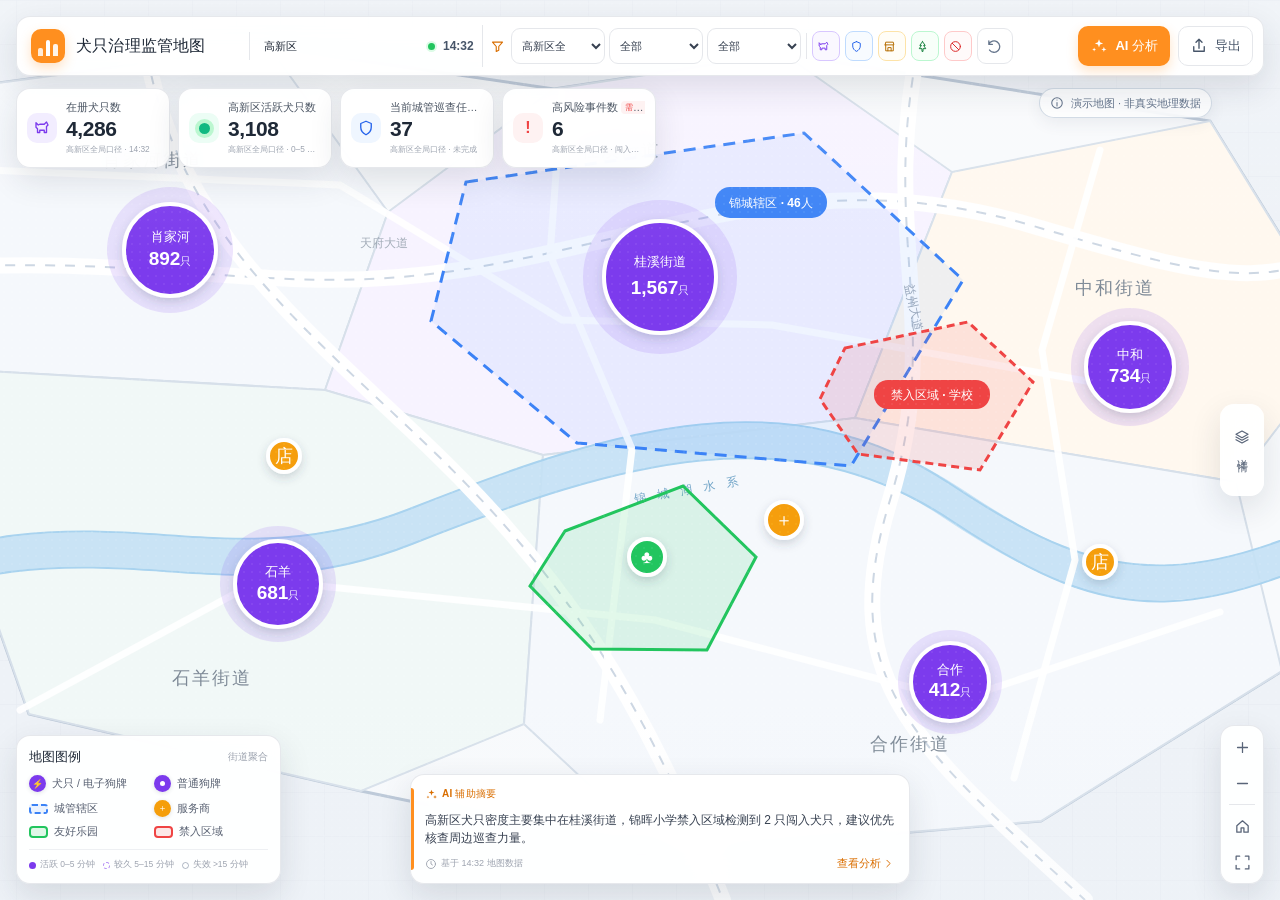
==== commit f20d3822: "refactor: move regulator filters into top toolbar" ====
--- a/01_项目PRD及开发/02_监管后台端一期原型_v2.0.html
+++ b/01_项目PRD及开发/02_监管后台端一期原型_v2.0.html
@@ -203,6 +203,22 @@
         <button type="button" class="crumb" data-level-index="2" hidden></button>
       </nav>
       <div class="data-time"><span class="live-dot"></span><span>数据更新</span><strong>14:32</strong></div>
+      <section class="filter-bar" aria-label="地图筛选">
+        <div class="filter-title"><svg class="icon"><use href="#i-filter"/></svg><span>筛选</span></div>
+        <label class="select-control"><span>区域</span><select id="region-filter"><option value="all">高新区全部</option><option value="桂溪街道">桂溪街道</option><option value="肖家河街道">肖家河街道</option><option value="中和街道">中和街道</option><option value="石羊街道">石羊街道</option></select></label>
+        <label class="select-control"><span>定位来源</span><select id="source-filter"><option value="all">全部</option><option value="electronic">电子狗牌</option><option value="phone">手机定位</option></select></label>
+        <label class="select-control"><span>定位时效</span><select id="freshness-filter"><option value="all">全部</option><option value="active">活跃定位</option><option value="stale">较久未更新</option><option value="expired">定位失效</option></select></label>
+        <span class="filter-separator" aria-hidden="true"></span>
+        <div class="layer-control">
+          <span>图层</span>
+          <button type="button" class="layer-chip dog is-on" data-layer="dog" aria-pressed="true" title="犬只图层"><svg class="icon"><use href="#i-dog"/></svg>犬只</button>
+          <button type="button" class="layer-chip jurisdiction is-on" data-layer="jurisdiction" aria-pressed="true" title="城管辖区图层"><svg class="icon"><use href="#i-shield"/></svg>辖区</button>
+          <button type="button" class="layer-chip provider is-on" data-layer="provider" aria-pressed="true" title="服务商图层"><svg class="icon"><use href="#i-store"/></svg>服务商</button>
+          <button type="button" class="layer-chip friendly is-on" data-layer="friendly" aria-pressed="true" title="宠物友好乐园图层"><svg class="icon"><use href="#i-tree"/></svg>乐园</button>
+          <button type="button" class="layer-chip restricted is-on" data-layer="restricted" aria-pressed="true" title="犬只禁入区域图层"><svg class="icon"><use href="#i-ban"/></svg>禁区</button>
+        </div>
+        <button type="button" class="icon-button reset-button" data-action="reset" aria-label="重置筛选" title="重置筛选"><svg class="icon"><use href="#i-reset"/></svg></button>
+      </section>
       <div class="toolbar-actions">
         <button type="button" class="button primary" data-action="ai"><svg class="icon"><use href="#i-spark"/></svg>AI 分析</button>
         <div class="export-wrap">
@@ -222,23 +238,6 @@
       <article class="kpi-card panel"><span class="kpi-icon risk">!</span><div><span>高风险事件数 <em>需关注</em></span><strong>6</strong><small>高新区全局口径 · 闯入禁区</small></div></article>
     </section>
 
-    <section class="filter-bar panel" aria-label="地图筛选">
-      <div class="filter-title"><svg class="icon"><use href="#i-filter"/></svg><span>筛选</span></div>
-      <label class="select-control"><span>区域</span><select id="region-filter"><option value="all">高新区全部</option><option value="桂溪街道">桂溪街道</option><option value="肖家河街道">肖家河街道</option><option value="中和街道">中和街道</option><option value="石羊街道">石羊街道</option></select></label>
-      <label class="select-control"><span>定位来源</span><select id="source-filter"><option value="all">全部</option><option value="electronic">电子狗牌</option><option value="phone">手机定位</option></select></label>
-      <label class="select-control"><span>定位时效</span><select id="freshness-filter"><option value="all">全部</option><option value="active">活跃定位</option><option value="stale">较久未更新</option><option value="expired">定位失效</option></select></label>
-      <span class="filter-separator" aria-hidden="true"></span>
-      <div class="layer-control">
-        <span>图层</span>
-        <button type="button" class="layer-chip dog is-on" data-layer="dog" aria-pressed="true"><svg class="icon"><use href="#i-dog"/></svg>犬只</button>
-        <button type="button" class="layer-chip jurisdiction is-on" data-layer="jurisdiction" aria-pressed="true"><svg class="icon"><use href="#i-shield"/></svg>辖区</button>
-        <button type="button" class="layer-chip provider is-on" data-layer="provider" aria-pressed="true"><svg class="icon"><use href="#i-store"/></svg>服务商</button>
-        <button type="button" class="layer-chip friendly is-on" data-layer="friendly" aria-pressed="true"><svg class="icon"><use href="#i-tree"/></svg>乐园</button>
-        <button type="button" class="layer-chip restricted is-on" data-layer="restricted" aria-pressed="true"><svg class="icon"><use href="#i-ban"/></svg>禁区</button>
-      </div>
-      <button type="button" class="icon-button reset-button" data-action="reset" aria-label="重置筛选" title="重置筛选"><svg class="icon"><use href="#i-reset"/></svg></button>
-    </section>
-
     <section class="legend panel" id="legend" aria-label="地图图例">
       <div class="legend-head"><strong>地图图例</strong><span id="visible-summary">街道聚合</span></div>
       <div class="legend-grid">
--- a/01_项目PRD及开发/02_监管后台端一期原型_v2.0_assets/styles.css
+++ b/01_项目PRD及开发/02_监管后台端一期原型_v2.0_assets/styles.css
@@ -274,7 +274,7 @@
 .data-time strong { color: #475569; font-size: 12px; }
 .live-dot { width: 7px; height: 7px; background: #22c55e; border: 2px solid #dcfce7; border-radius: 50%; box-sizing: content-box; }
 
-.toolbar-actions { margin-left: auto; display: flex; align-items: center; gap: 8px; }
+.toolbar-actions { display: flex; align-items: center; gap: 8px; flex: 0 0 auto; }
 
 .button {
   height: 40px;
@@ -367,23 +367,22 @@
 .kpi-card em { padding: 2px 4px; color: var(--restricted); background: #fef2f2; border-radius: 4px; font-size: 8px; font-style: normal; vertical-align: 1px; }
 
 .filter-bar {
-  position: absolute;
-  z-index: 100;
-  top: 188px;
-  left: var(--safe);
-  min-height: 52px;
-  max-width: calc(100vw - 510px);
-  display: flex;
-  align-items: center;
-  gap: 8px;
-  padding: 6px 8px 6px 11px;
+  min-width: 0;
+  flex: 1 1 auto;
+  height: 42px;
+  display: flex;
+  align-items: center;
+  gap: 6px;
+  padding-left: 12px;
+  overflow: hidden;
+  border-left: 1px solid var(--border);
 }
 
 .filter-title { display: flex; align-items: center; gap: 5px; margin-right: 2px; color: #475569; font-size: 12px; font-weight: 600; }
 .filter-title .icon { width: 15px; height: 15px; color: var(--brand-deep); }
 
 .select-control {
-  height: 38px;
+  height: 36px;
   display: flex;
   align-items: center;
   gap: 6px;
@@ -393,7 +392,7 @@
   background: #fff;
 }
 .select-control > span { color: var(--text-muted); font-size: 10px; white-space: nowrap; }
-.select-control select { height: 34px; max-width: 112px; padding: 0 25px 0 2px; border: 0; color: #374151; background: transparent; font-size: 12px; font-weight: 600; cursor: pointer; outline: none; }
+.select-control select { height: 32px; max-width: 108px; padding: 0 23px 0 2px; border: 0; color: #374151; background: transparent; font-size: 11px; font-weight: 600; cursor: pointer; outline: none; }
 
 .filter-separator { width: 1px; height: 26px; margin: 0 1px; background: var(--border); }
 .layer-control { display: flex; align-items: center; gap: 5px; white-space: nowrap; }
@@ -419,6 +418,15 @@
 .layer-chip.provider.is-on { color: #b76e00; border-color: #fde3a8; background: #fffdf7; }
 .layer-chip.friendly.is-on { color: #15803d; border-color: #bbf7d0; background: #f7fff9; }
 .layer-chip.restricted.is-on { color: #dc2626; border-color: #fecaca; background: #fffafa; }
+
+.app-shell.detail-open .brand-block { min-width: 230px; }
+.app-shell.detail-open .breadcrumb { min-width: 180px; max-width: 220px; }
+.app-shell.detail-open .filter-title span,
+.app-shell.detail-open .select-control > span,
+.app-shell.detail-open .layer-control > span { display: none; }
+.app-shell.detail-open .select-control { padding-left: 5px; }
+.app-shell.detail-open .select-control select { max-width: 88px; }
+.app-shell.detail-open .layer-chip { width: 30px; padding: 0; justify-content: center; font-size: 0; }
 
 .icon-button {
   width: 36px;
@@ -679,10 +687,12 @@
 
 @media (max-width: 1599px) {
   :root { --safe: 16px; --detail-width: 380px; }
-  .toolbar { gap: 11px; }
-  .brand-block { min-width: 245px; }
+  .toolbar { gap: 8px; }
+  .brand-block { min-width: 210px; }
   .brand-block strong { font-size: 16px; }
-  .breadcrumb { min-width: 195px; max-width: 280px; }
+  .brand-block small { display: none; }
+  .breadcrumb { min-width: 160px; max-width: 180px; }
+  .crumb { max-width: 92px; font-size: 11px; }
   .data-time > span:not(.live-dot) { display: none; }
   .kpi-row { top: 88px; grid-template-columns: repeat(4, 154px); gap: 8px; }
   .kpi-card { height: 80px; padding: 10px; gap: 9px; }
@@ -690,12 +700,17 @@
   .kpi-card strong { font-size: 21px; }
   .kpi-card span:not(.kpi-icon):not(.pulse-dot) { font-size: 10.5px; }
   .kpi-card small { font-size: 8.3px; }
-  .filter-bar { top: 178px; max-width: calc(100vw - 420px); gap: 5px; }
+  .filter-bar { gap: 4px; padding-left: 7px; }
   .filter-title span { display: none; }
-  .select-control { padding-left: 7px; }
-  .select-control select { max-width: 96px; font-size: 11px; }
-  .layer-chip { padding: 0 6px; font-size: 10px; }
+  .select-control > span { display: none; }
+  .select-control { padding-left: 4px; }
+  .select-control select { max-width: 88px; font-size: 10.5px; }
+  .layer-chip { width: 28px; padding: 0; justify-content: center; font-size: 0; }
   .layer-control > span { display: none; }
+  .toolbar-actions .button { padding: 0 11px; }
+  .app-shell.detail-open .breadcrumb,
+  .app-shell.detail-open .data-time { display: none; }
+  .app-shell.detail-open .brand-block { min-width: 200px; }
   .legend { width: 265px; }
   .ai-summary { width: 500px; min-width: 500px; transform: translateX(-46%); }
   .app-shell.detail-open .ai-summary { transform: translateX(-56%); }
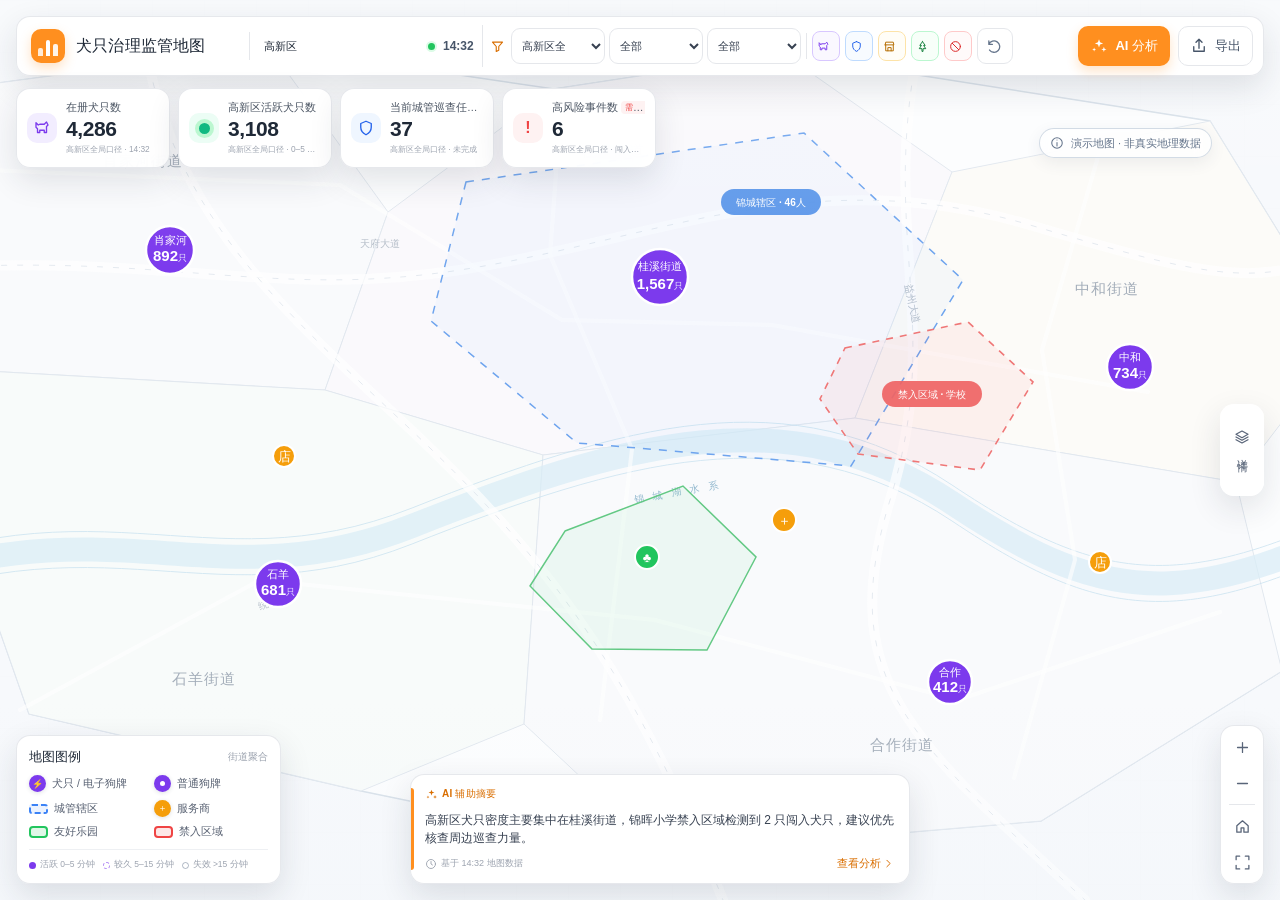
==== commit c3c317db: "refactor: lighten regulator map visuals" ====
--- a/01_项目PRD及开发/02_监管后台端一期原型_v2.0.html
+++ b/01_项目PRD及开发/02_监管后台端一期原型_v2.0.html
@@ -40,11 +40,22 @@
         <title id="map-title">高新区犬只治理演示地图</title>
         <desc id="map-desc">浅色演示地图，展示街道犬只聚合、城管辖区、服务商、宠物友好乐园和犬只禁入区域。</desc>
         <style>
-          .map-bg{fill:#eef2f7}.map-grid{fill:url(#minor-grid);opacity:.55}.district{fill:#f8fafc;stroke:#b9c6d6;stroke-width:3}.street-area{stroke:#d7e0ea;stroke-width:2}.street-a{fill:#f7f3ff}.street-b{fill:#f5f8fc}.street-c{fill:#fff8ef}.street-d{fill:#f1f8f7}.road-major{fill:none;stroke:#fff;stroke-width:16;stroke-linecap:round;opacity:.98}.road-line{fill:none;stroke:#cdd7e3;stroke-width:2;stroke-dasharray:10 10}.road-minor{fill:none;stroke:#fff;stroke-width:7;stroke-linecap:round;opacity:.95}.river{fill:none;stroke:#c5e2f6;stroke-width:34;stroke-linecap:round;opacity:.9}.river-edge{fill:none;stroke:#a9d3ef;stroke-width:2}.map-label{font:600 18px 'Microsoft YaHei UI',sans-serif;fill:#7d8996;letter-spacing:2px}.road-label{font:500 12px 'Microsoft YaHei UI',sans-serif;fill:#a0aab6}.water-label{font:500 12px 'Microsoft YaHei UI',sans-serif;fill:#72a5c8;letter-spacing:4px}.cluster-halo{fill:#7c3aed;opacity:.13}.cluster-core{fill:#7c3aed;stroke:#fff;stroke-width:4;filter:url(#shadow)}.cluster-name{font:600 13px 'Microsoft YaHei UI',sans-serif;fill:#fff;text-anchor:middle}.cluster-count{font:700 19px 'Microsoft YaHei UI',sans-serif;fill:#fff;text-anchor:middle}.cluster-unit{font:500 11px 'Microsoft YaHei UI',sans-serif;fill:#ede9fe}.map-object{cursor:pointer;outline:none}.map-object:hover .cluster-core,.map-object:focus .cluster-core{stroke:#ff8f1f;stroke-width:6}.jurisdiction-shape{fill:#3b82f6;fill-opacity:.08;stroke:#3b82f6;stroke-width:3;stroke-dasharray:12 8}.jurisdiction-tag{fill:#3b82f6}.area-tag-text{font:600 12px 'Microsoft YaHei UI',sans-serif;fill:#fff;text-anchor:middle}.restricted-shape{fill:#ef4444;fill-opacity:.12;stroke:#ef4444;stroke-width:3;stroke-dasharray:8 5}.friendly-shape{fill:#22c55e;fill-opacity:.13;stroke:#22c55e;stroke-width:3}.provider-pin{fill:#f59e0b;stroke:#fff;stroke-width:4;filter:url(#shadow)}.friendly-pin{fill:#22c55e;stroke:#fff;stroke-width:4;filter:url(#shadow)}.pin-glyph{font:700 18px 'Microsoft YaHei UI',sans-serif;fill:#fff;text-anchor:middle;dominant-baseline:central}.dog-pin{fill:#7c3aed;stroke:#fff;stroke-width:4;filter:url(#shadow)}.dog-pin.stale{opacity:.65;stroke-dasharray:5 3}.dog-pin.expired{opacity:.35;stroke:#6b7280}.risk-ring{fill:none;stroke:#ef4444;stroke-width:5}.dog-glyph{font:700 15px 'Microsoft YaHei UI',sans-serif;fill:#fff;text-anchor:middle;dominant-baseline:central}.phone-count{font:700 14px 'Microsoft YaHei UI',sans-serif;fill:#fff;text-anchor:middle;dominant-baseline:central}.point-label-bg{fill:#fff;fill-opacity:.95;stroke:#e2e8f0}.point-label{font:600 12px 'Microsoft YaHei UI',sans-serif;fill:#475569;text-anchor:middle}.select-ring{fill:none;stroke:#ff8f1f;stroke-width:4;opacity:0}.is-selected .select-ring{opacity:1}.community-boundary{fill:#fff;fill-opacity:.17;stroke:#9ca3af;stroke-width:2;stroke-dasharray:7 7}
+          .map-bg{fill:#f7f9fc}.map-grid{fill:url(#minor-grid);opacity:.16}
+          .district{fill:#fcfdfe;stroke:#d7e0e9;stroke-width:1.4}.street-area{stroke:#e2e8ef;stroke-width:1}.street-a{fill:#faf9fc}.street-b{fill:#f9fafc}.street-c{fill:#fcfbf8}.street-d{fill:#f8fbfa}
+          .road-major{fill:none;stroke:#fff;stroke-width:10;stroke-linecap:round;opacity:.72}.road-line{fill:none;stroke:#d7dfe8;stroke-width:1;stroke-dasharray:6 10;opacity:.64}.road-minor{fill:none;stroke:#fff;stroke-width:4;stroke-linecap:round;opacity:.62}
+          .river{fill:none;stroke:#d9edf7;stroke-width:24;stroke-linecap:round;opacity:.7}.river-edge{fill:none;stroke:#c5e0ef;stroke-width:1;opacity:.7}
+          .map-label{font:500 15px 'Microsoft YaHei UI',sans-serif;fill:#a3adb9;letter-spacing:1px}.road-label{font:500 10px 'Microsoft YaHei UI',sans-serif;fill:#b4bdc8}.water-label{font:500 10px 'Microsoft YaHei UI',sans-serif;fill:#93b9cf;letter-spacing:3px}
+          .cluster-core{fill:#7c3aed;stroke:#fff;stroke-width:2.5}.cluster-name{font:600 11px 'Microsoft YaHei UI',sans-serif;fill:#fff;text-anchor:middle}.cluster-count{font:700 15px 'Microsoft YaHei UI',sans-serif;fill:#fff;text-anchor:middle}.cluster-unit{font:500 9px 'Microsoft YaHei UI',sans-serif;fill:#ede9fe}
+          .map-object{cursor:pointer;outline:none}.map-object:hover .cluster-core,.map-object:focus .cluster-core{stroke:#ff8f1f;stroke-width:3.5}
+          .jurisdiction-shape{fill:#3b82f6;fill-opacity:.035;stroke:#6ea4ee;stroke-width:1.5;stroke-dasharray:8 8}.jurisdiction-tag{fill:#4f8fe8;fill-opacity:.9}.area-tag-text{font:600 10px 'Microsoft YaHei UI',sans-serif;fill:#fff;text-anchor:middle}
+          .restricted-shape{fill:#ef4444;fill-opacity:.055;stroke:#ef7777;stroke-width:1.6;stroke-dasharray:7 7}.friendly-shape{fill:#22c55e;fill-opacity:.055;stroke:#63c984;stroke-width:1.5}
+          .provider-pin{fill:#f59e0b;stroke:#fff;stroke-width:2}.friendly-pin{fill:#22c55e;stroke:#fff;stroke-width:2}.pin-glyph{font:700 13px 'Microsoft YaHei UI',sans-serif;fill:#fff;text-anchor:middle;dominant-baseline:central}
+          .dog-pin{fill:#7c3aed;stroke:#fff;stroke-width:2}.dog-pin.stale{opacity:.62;stroke-dasharray:3 2}.dog-pin.expired{opacity:.32;stroke:#6b7280}.risk-ring{fill:none;stroke:#ef4444;stroke-width:2.5}.dog-glyph{font:700 11px 'Microsoft YaHei UI',sans-serif;fill:#fff;text-anchor:middle;dominant-baseline:central}.phone-count{font:700 11px 'Microsoft YaHei UI',sans-serif;fill:#fff;text-anchor:middle;dominant-baseline:central}
+          .point-label-bg{fill:#fff;fill-opacity:.94;stroke:#e2e8f0}.point-label{font:600 10px 'Microsoft YaHei UI',sans-serif;fill:#64748b;text-anchor:middle}.select-ring{fill:none;stroke:#ff8f1f;stroke-width:2.5;opacity:0}.is-selected .select-ring{opacity:1}.community-boundary{fill:#fff;fill-opacity:.09;stroke:#aeb7c2;stroke-width:1;stroke-dasharray:5 7}
+          .district,.street-area,.road-major,.road-line,.road-minor,.river,.river-edge,.jurisdiction-shape,.restricted-shape,.friendly-shape,.provider-pin,.friendly-pin,.dog-pin,.risk-ring,.select-ring,.community-boundary,.cluster-core{vector-effect:non-scaling-stroke}
         </style>
         <defs>
-          <pattern id="minor-grid" width="44" height="44" patternUnits="userSpaceOnUse"><path d="M44 0H0V44" fill="none" stroke="#dfe6ee" stroke-width="1"/></pattern>
-          <filter id="shadow" x="-50%" y="-50%" width="200%" height="200%"><feDropShadow dx="0" dy="4" stdDeviation="5" flood-color="#334155" flood-opacity=".2"/></filter>
+          <pattern id="minor-grid" width="52" height="52" patternUnits="userSpaceOnUse"><path d="M52 0H0V52" fill="none" stroke="#e8edf3" stroke-width="1"/></pattern>
         </defs>
         <rect class="map-bg" width="1600" height="900"/>
         <rect class="map-grid" width="1600" height="900"/>
@@ -81,59 +92,56 @@
         <g id="layer-jurisdiction" data-layer-group="jurisdiction">
           <g class="map-object" tabindex="0" role="button" aria-label="查看锦城执法辖区详情" data-detail="jurisdiction" transform="translate(1 5)">
             <path class="jurisdiction-shape" d="M625 177 963 128 1122 275 1010 461 736 438 590 316Z"/>
-            <rect class="jurisdiction-tag" x="874" y="182" width="112" height="31" rx="15"/>
-            <text class="area-tag-text" x="930" y="202">锦城辖区 · 46人</text>
+            <g data-scale-lock transform="translate(930 197)"><rect class="jurisdiction-tag" x="-50" y="-13" width="100" height="26" rx="13"/><text class="area-tag-text" x="0" y="4">锦城辖区 · 46人</text></g>
           </g>
         </g>
 
         <g id="layer-restricted" data-layer-group="restricted">
           <g class="map-object" tabindex="0" role="button" aria-label="查看锦晖小学禁入区域详情" data-detail="restricted">
             <path class="restricted-shape" d="M1005 348 1128 322 1193 382 1140 470 1018 454 980 399Z"/>
-            <rect x="1034" y="380" width="116" height="29" rx="14" fill="#ef4444"/>
-            <text class="area-tag-text" x="1092" y="399">禁入区域 · 学校</text>
+            <g data-scale-lock transform="translate(1092 394)"><rect x="-50" y="-13" width="100" height="26" rx="13" fill="#ef6464" fill-opacity=".92"/><text class="area-tag-text" x="0" y="4">禁入区域 · 学校</text></g>
           </g>
         </g>
 
         <g id="layer-friendly" data-layer-group="friendly">
           <g class="map-object" tabindex="0" role="button" aria-label="查看锦城湖宠物友好乐园详情" data-detail="friendly">
             <path class="friendly-shape" d="M725 531 843 486 916 557 867 650 752 649 690 586Z"/>
-            <circle class="friendly-pin" cx="807" cy="557" r="18"/>
-            <text class="pin-glyph" x="807" y="557">♣</text>
+            <g data-scale-lock transform="translate(807 557)"><circle class="friendly-pin" r="12"/><text class="pin-glyph" y="0">♣</text></g>
           </g>
         </g>
 
         <g id="layer-provider" data-layer-group="provider">
-          <g class="map-object" tabindex="0" role="button" aria-label="查看康桥宠物医院详情" data-detail="provider" transform="translate(944 520)">
-            <circle class="provider-pin" r="18"/><text class="pin-glyph" y="0">＋</text>
-          </g>
-          <g class="map-object" tabindex="0" role="button" aria-label="查看爪爪护理服务商详情" data-detail="provider" transform="translate(1260 562)">
-            <circle class="provider-pin" r="16"/><text class="pin-glyph" y="0">店</text>
-          </g>
-          <g class="map-object" tabindex="0" role="button" aria-label="查看旺家宠物商品服务商详情" data-detail="provider" transform="translate(444 456)">
-            <circle class="provider-pin" r="16"/><text class="pin-glyph" y="0">店</text>
+          <g class="map-object" tabindex="0" role="button" aria-label="查看康桥宠物医院详情" data-detail="provider" data-scale-lock transform="translate(944 520)">
+            <circle class="provider-pin" r="12"/><text class="pin-glyph" y="0">＋</text>
+          </g>
+          <g class="map-object" tabindex="0" role="button" aria-label="查看爪爪护理服务商详情" data-detail="provider" data-scale-lock transform="translate(1260 562)">
+            <circle class="provider-pin" r="11"/><text class="pin-glyph" y="0">店</text>
+          </g>
+          <g class="map-object" tabindex="0" role="button" aria-label="查看旺家宠物商品服务商详情" data-detail="provider" data-scale-lock transform="translate(444 456)">
+            <circle class="provider-pin" r="11"/><text class="pin-glyph" y="0">店</text>
           </g>
         </g>
 
         <g id="district-clusters" data-level-group="district">
-          <g class="map-object cluster" tabindex="0" role="button" aria-label="进入肖家河街道，892只犬" data-region="肖家河街道" data-count="892" data-viewbox="70 25 720 580" transform="translate(330 250)">
-            <circle class="cluster-halo" r="63"/><circle class="cluster-core" r="46"/>
-            <text class="cluster-name" y="-9">肖家河</text><text class="cluster-count" y="15">892<tspan class="cluster-unit">只</tspan></text>
-          </g>
-          <g class="map-object cluster" tabindex="0" role="button" aria-label="进入桂溪街道，1567只犬" data-region="桂溪街道" data-count="1567" data-viewbox="560 45 730 600" transform="translate(820 277)">
-            <circle class="cluster-halo" r="77"/><circle class="cluster-core" r="56"/>
-            <text class="cluster-name" y="-11">桂溪街道</text><text class="cluster-count" y="17">1,567<tspan class="cluster-unit">只</tspan></text>
-          </g>
-          <g class="map-object cluster" tabindex="0" role="button" aria-label="进入中和街道，734只犬" data-region="中和街道" data-count="734" data-viewbox="920 110 630 590" transform="translate(1290 367)">
-            <circle class="cluster-halo" r="59"/><circle class="cluster-core" r="44"/>
-            <text class="cluster-name" y="-8">中和</text><text class="cluster-count" y="15">734<tspan class="cluster-unit">只</tspan></text>
-          </g>
-          <g class="map-object cluster" tabindex="0" role="button" aria-label="进入石羊街道，681只犬" data-region="石羊街道" data-count="681" data-viewbox="80 300 740 580" transform="translate(438 584)">
-            <circle class="cluster-halo" r="58"/><circle class="cluster-core" r="43"/>
-            <text class="cluster-name" y="-8">石羊</text><text class="cluster-count" y="15">681<tspan class="cluster-unit">只</tspan></text>
-          </g>
-          <g class="map-object cluster" tabindex="0" role="button" aria-label="进入合作街道，412只犬" data-region="合作街道" data-count="412" data-viewbox="700 320 750 560" transform="translate(1110 682)">
-            <circle class="cluster-halo" r="52"/><circle class="cluster-core" r="39"/>
-            <text class="cluster-name" y="-8">合作</text><text class="cluster-count" y="14">412<tspan class="cluster-unit">只</tspan></text>
+          <g class="map-object cluster" tabindex="0" role="button" aria-label="进入肖家河街道，892只犬" data-region="肖家河街道" data-count="892" data-viewbox="70 25 720 580" data-scale-lock transform="translate(330 250)">
+            <circle class="cluster-core" r="24"/>
+            <text class="cluster-name" y="-6">肖家河</text><text class="cluster-count" y="11">892<tspan class="cluster-unit">只</tspan></text>
+          </g>
+          <g class="map-object cluster" tabindex="0" role="button" aria-label="进入桂溪街道，1567只犬" data-region="桂溪街道" data-count="1567" data-viewbox="560 45 730 600" data-scale-lock transform="translate(820 277)">
+            <circle class="cluster-core" r="28"/>
+            <text class="cluster-name" y="-7">桂溪街道</text><text class="cluster-count" y="12">1,567<tspan class="cluster-unit">只</tspan></text>
+          </g>
+          <g class="map-object cluster" tabindex="0" role="button" aria-label="进入中和街道，734只犬" data-region="中和街道" data-count="734" data-viewbox="920 110 630 590" data-scale-lock transform="translate(1290 367)">
+            <circle class="cluster-core" r="23"/>
+            <text class="cluster-name" y="-6">中和</text><text class="cluster-count" y="11">734<tspan class="cluster-unit">只</tspan></text>
+          </g>
+          <g class="map-object cluster" tabindex="0" role="button" aria-label="进入石羊街道，681只犬" data-region="石羊街道" data-count="681" data-viewbox="80 300 740 580" data-scale-lock transform="translate(438 584)">
+            <circle class="cluster-core" r="23"/>
+            <text class="cluster-name" y="-6">石羊</text><text class="cluster-count" y="11">681<tspan class="cluster-unit">只</tspan></text>
+          </g>
+          <g class="map-object cluster" tabindex="0" role="button" aria-label="进入合作街道，412只犬" data-region="合作街道" data-count="412" data-viewbox="700 320 750 560" data-scale-lock transform="translate(1110 682)">
+            <circle class="cluster-core" r="22"/>
+            <text class="cluster-name" y="-6">合作</text><text class="cluster-count" y="10">412<tspan class="cluster-unit">只</tspan></text>
           </g>
         </g>
 
@@ -141,45 +149,44 @@
           <path class="community-boundary" d="M645 148 806 103 925 191 878 333 715 350 608 260Z"/>
           <path class="community-boundary" d="M878 333 1014 214 1138 304 1108 446 982 483Z"/>
           <path class="community-boundary" d="M715 350 878 333 982 483 858 590 687 521Z"/>
-          <g class="map-object cluster" tabindex="0" role="button" aria-label="进入交子公园社区，386只犬" data-region="交子公园社区" data-count="386" data-viewbox="650 175 520 430" transform="translate(824 285)">
-            <circle class="cluster-halo" r="55"/><circle class="cluster-core" r="41"/>
-            <text class="cluster-name" y="-8">交子公园</text><text class="cluster-count" y="15">386<tspan class="cluster-unit">只</tspan></text>
-          </g>
-          <g class="map-object cluster" tabindex="0" role="button" aria-label="进入锦城社区，302只犬" data-region="锦城社区" data-count="302" data-viewbox="820 230 480 410" transform="translate(1030 367)">
-            <circle class="cluster-halo" r="52"/><circle class="cluster-core" r="39"/>
-            <text class="cluster-name" y="-8">锦城社区</text><text class="cluster-count" y="14">302<tspan class="cluster-unit">只</tspan></text>
-          </g>
-          <g class="map-object cluster" tabindex="0" role="button" aria-label="进入益州社区，251只犬" data-region="益州社区" data-count="251" data-viewbox="580 300 480 420" transform="translate(806 480)">
-            <circle class="cluster-halo" r="49"/><circle class="cluster-core" r="37"/>
-            <text class="cluster-name" y="-8">益州社区</text><text class="cluster-count" y="14">251<tspan class="cluster-unit">只</tspan></text>
+          <g class="map-object cluster" tabindex="0" role="button" aria-label="进入交子公园社区，386只犬" data-region="交子公园社区" data-count="386" data-viewbox="650 175 520 430" data-scale-lock transform="translate(824 285)">
+            <circle class="cluster-core" r="24"/>
+            <text class="cluster-name" y="-6">交子公园</text><text class="cluster-count" y="11">386<tspan class="cluster-unit">只</tspan></text>
+          </g>
+          <g class="map-object cluster" tabindex="0" role="button" aria-label="进入锦城社区，302只犬" data-region="锦城社区" data-count="302" data-viewbox="820 230 480 410" data-scale-lock transform="translate(1030 367)">
+            <circle class="cluster-core" r="23"/>
+            <text class="cluster-name" y="-6">锦城社区</text><text class="cluster-count" y="10">302<tspan class="cluster-unit">只</tspan></text>
+          </g>
+          <g class="map-object cluster" tabindex="0" role="button" aria-label="进入益州社区，251只犬" data-region="益州社区" data-count="251" data-viewbox="580 300 480 420" data-scale-lock transform="translate(806 480)">
+            <circle class="cluster-core" r="22"/>
+            <text class="cluster-name" y="-6">益州社区</text><text class="cluster-count" y="10">251<tspan class="cluster-unit">只</tspan></text>
           </g>
         </g>
 
         <g id="community-points" data-level-group="community" data-layer-group="dog" style="display:none">
-          <g class="map-object dog-object" tabindex="0" role="button" aria-label="查看电子狗牌犬只年糕详情" data-detail="dog-electronic" data-source="electronic" data-freshness="active" transform="translate(782 307)">
-            <circle class="select-ring" r="25"/><circle class="dog-pin" r="16"/><text class="dog-glyph" y="0">⚡</text>
-          </g>
-          <g class="map-object dog-object" tabindex="0" role="button" aria-label="查看普通狗牌犬只桃子详情" data-detail="dog-phone" data-source="phone" data-freshness="stale" transform="translate(896 371)">
-            <circle class="select-ring" r="25"/><circle class="dog-pin stale" r="16"/><text class="dog-glyph" y="0">•</text>
-          </g>
-          <g class="map-object dog-object" tabindex="0" role="button" aria-label="查看高风险犬只豆包详情" data-detail="dog-risk" data-source="electronic" data-freshness="active" transform="translate(1053 397)">
-            <circle class="select-ring" r="27"/><circle class="risk-ring" r="22"/><circle class="dog-pin" r="15"/><text class="dog-glyph" y="0">⚡</text>
-          </g>
-          <g class="map-object dog-object" tabindex="0" role="button" aria-label="查看失效定位犬只可乐详情" data-detail="dog-expired" data-source="phone" data-freshness="expired" transform="translate(998 491)">
-            <circle class="select-ring" r="25"/><circle class="dog-pin expired" r="16"/><text class="dog-glyph" y="0">•</text>
-          </g>
-          <g class="map-object dog-object" tabindex="0" role="button" aria-label="查看多犬共用手机定位，关联3只犬" data-detail="multi-dog" data-source="phone" data-freshness="active" transform="translate(842 462)">
-            <circle class="select-ring" r="27"/><circle class="dog-pin" r="19"/><text class="phone-count" y="0">3</text>
-          </g>
-          <g class="map-object dog-object" tabindex="0" role="button" aria-label="查看电子狗牌犬只摩卡详情" data-detail="dog-electronic" data-source="electronic" data-freshness="active" transform="translate(738 421)">
-            <circle class="select-ring" r="25"/><circle class="dog-pin" r="16"/><text class="dog-glyph" y="0">⚡</text>
-          </g>
-          <g class="map-object dog-object" tabindex="0" role="button" aria-label="查看普通狗牌犬只团子详情" data-detail="dog-phone" data-source="phone" data-freshness="active" transform="translate(934 281)">
-            <circle class="select-ring" r="25"/><circle class="dog-pin" r="16"/><text class="dog-glyph" y="0">•</text>
+          <g class="map-object dog-object" tabindex="0" role="button" aria-label="查看电子狗牌犬只年糕详情" data-detail="dog-electronic" data-source="electronic" data-freshness="active" data-scale-lock transform="translate(782 307)">
+            <circle class="select-ring" r="18"/><circle class="dog-pin" r="12"/><text class="dog-glyph" y="0">⚡</text>
+          </g>
+          <g class="map-object dog-object" tabindex="0" role="button" aria-label="查看普通狗牌犬只桃子详情" data-detail="dog-phone" data-source="phone" data-freshness="stale" data-scale-lock transform="translate(896 371)">
+            <circle class="select-ring" r="18"/><circle class="dog-pin stale" r="12"/><text class="dog-glyph" y="0">•</text>
+          </g>
+          <g class="map-object dog-object" tabindex="0" role="button" aria-label="查看高风险犬只豆包详情" data-detail="dog-risk" data-source="electronic" data-freshness="active" data-scale-lock transform="translate(1053 397)">
+            <circle class="select-ring" r="20"/><circle class="risk-ring" r="17"/><circle class="dog-pin" r="11"/><text class="dog-glyph" y="0">⚡</text>
+          </g>
+          <g class="map-object dog-object" tabindex="0" role="button" aria-label="查看失效定位犬只可乐详情" data-detail="dog-expired" data-source="phone" data-freshness="expired" data-scale-lock transform="translate(998 491)">
+            <circle class="select-ring" r="18"/><circle class="dog-pin expired" r="12"/><text class="dog-glyph" y="0">•</text>
+          </g>
+          <g class="map-object dog-object" tabindex="0" role="button" aria-label="查看多犬共用手机定位，关联3只犬" data-detail="multi-dog" data-source="phone" data-freshness="active" data-scale-lock transform="translate(842 462)">
+            <circle class="select-ring" r="20"/><circle class="dog-pin" r="14"/><text class="phone-count" y="0">3</text>
+          </g>
+          <g class="map-object dog-object" tabindex="0" role="button" aria-label="查看电子狗牌犬只摩卡详情" data-detail="dog-electronic" data-source="electronic" data-freshness="active" data-scale-lock transform="translate(738 421)">
+            <circle class="select-ring" r="18"/><circle class="dog-pin" r="12"/><text class="dog-glyph" y="0">⚡</text>
+          </g>
+          <g class="map-object dog-object" tabindex="0" role="button" aria-label="查看普通狗牌犬只团子详情" data-detail="dog-phone" data-source="phone" data-freshness="active" data-scale-lock transform="translate(934 281)">
+            <circle class="select-ring" r="18"/><circle class="dog-pin" r="12"/><text class="dog-glyph" y="0">•</text>
           </g>
         </g>
       </svg>
-      <div class="map-grain" aria-hidden="true"></div>
       <div class="demo-badge"><svg class="icon"><use href="#i-info"/></svg>演示地图 · 非真实地理数据</div>
       <div class="map-empty" id="map-empty" hidden>
         <span class="empty-icon"><svg class="icon"><use href="#i-filter"/></svg></span>
@@ -265,6 +272,10 @@
       <button type="button" data-map-control="fullscreen" aria-label="全屏查看地图" title="全屏"><svg class="icon"><use href="#i-fullscreen"/></svg></button>
     </div>
 
+    <button type="button" class="level-back-button" id="level-back-button" data-action="back-level" hidden>
+      <svg class="icon"><use href="#i-back"/></svg><span>返回高新区</span>
+    </button>
+
     <button type="button" class="detail-handle panel" id="detail-handle" aria-expanded="false" aria-controls="detail-panel">
       <svg class="icon"><use href="#i-layer"/></svg><span>详情</span><svg class="icon chevron"><use href="#i-back"/></svg>
     </button>
--- a/01_项目PRD及开发/02_监管后台端一期原型_v2.0_assets/styles.css
+++ b/01_项目PRD及开发/02_监管后台端一期原型_v2.0_assets/styles.css
@@ -19,7 +19,7 @@
   --detail-width: 420px;
   font-family: "Noto Sans SC", "Microsoft YaHei UI", "Microsoft YaHei", Arial, sans-serif;
   color: var(--text);
-  background: #eef2f7;
+  background: #f7f9fc;
   font-synthesis: none;
 }
 
@@ -36,7 +36,7 @@
 body {
   min-width: 1440px;
   min-height: 720px;
-  background: #eef2f7;
+  background: #f7f9fc;
   -webkit-font-smoothing: antialiased;
 }
 
@@ -97,7 +97,7 @@
   position: absolute;
   inset: 0;
   overflow: hidden;
-  background: #eef2f7;
+  background: #f7f9fc;
 }
 
 .map-stage::after {
@@ -117,20 +117,10 @@
 
 .map-art.is-transitioning { filter: saturate(.94); }
 
-.map-grain {
-  position: absolute;
-  inset: 0;
-  pointer-events: none;
-  opacity: .22;
-  background-image: radial-gradient(circle at center, rgba(255,255,255,.8) 0 1px, transparent 1.5px);
-  background-size: 8px 8px;
-  mix-blend-mode: soft-light;
-}
-
 .demo-badge {
   position: absolute;
   right: 78px;
-  top: 92px;
+  top: 134px;
   z-index: 4;
   display: flex;
   align-items: center;
@@ -510,6 +500,32 @@
 .map-controls button .icon { width: 17px; height: 17px; }
 .map-controls > span { height: 1px; margin: 2px 4px; background: var(--border); }
 .app-shell.detail-open .map-controls { right: calc(var(--safe) + var(--detail-width) + 12px); }
+
+.level-back-button {
+  position: absolute;
+  z-index: 105;
+  top: 92px;
+  right: var(--safe);
+  height: 34px;
+  display: inline-flex;
+  align-items: center;
+  gap: 5px;
+  padding: 0 10px;
+  border: 1px solid rgba(203, 213, 225, .88);
+  border-radius: 9px;
+  color: #596579;
+  background: rgba(255,255,255,.88);
+  box-shadow: 0 5px 14px rgba(51,65,85,.07);
+  backdrop-filter: blur(8px);
+  font-size: 11px;
+  font-weight: 600;
+  cursor: pointer;
+  transition: right .2s ease, color .15s ease, border-color .15s ease, background .15s ease;
+}
+.level-back-button[hidden] { display: none; }
+.level-back-button:hover { color: var(--brand-deep); border-color: #f3c18f; background: rgba(255,250,245,.96); }
+.level-back-button .icon { width: 14px; height: 14px; }
+.app-shell.detail-open .level-back-button { right: calc(var(--safe) + var(--detail-width) + 12px); }
 .app-shell.detail-open .ai-summary { transform: translateX(-52%); }
 
 .detail-handle {
@@ -714,7 +730,8 @@
   .legend { width: 265px; }
   .ai-summary { width: 500px; min-width: 500px; transform: translateX(-46%); }
   .app-shell.detail-open .ai-summary { transform: translateX(-56%); }
-  .demo-badge { right: 68px; top: 88px; }
+  .level-back-button { top: 88px; }
+  .demo-badge { right: 68px; top: 128px; }
 }
 
 @media (max-height: 820px) {
